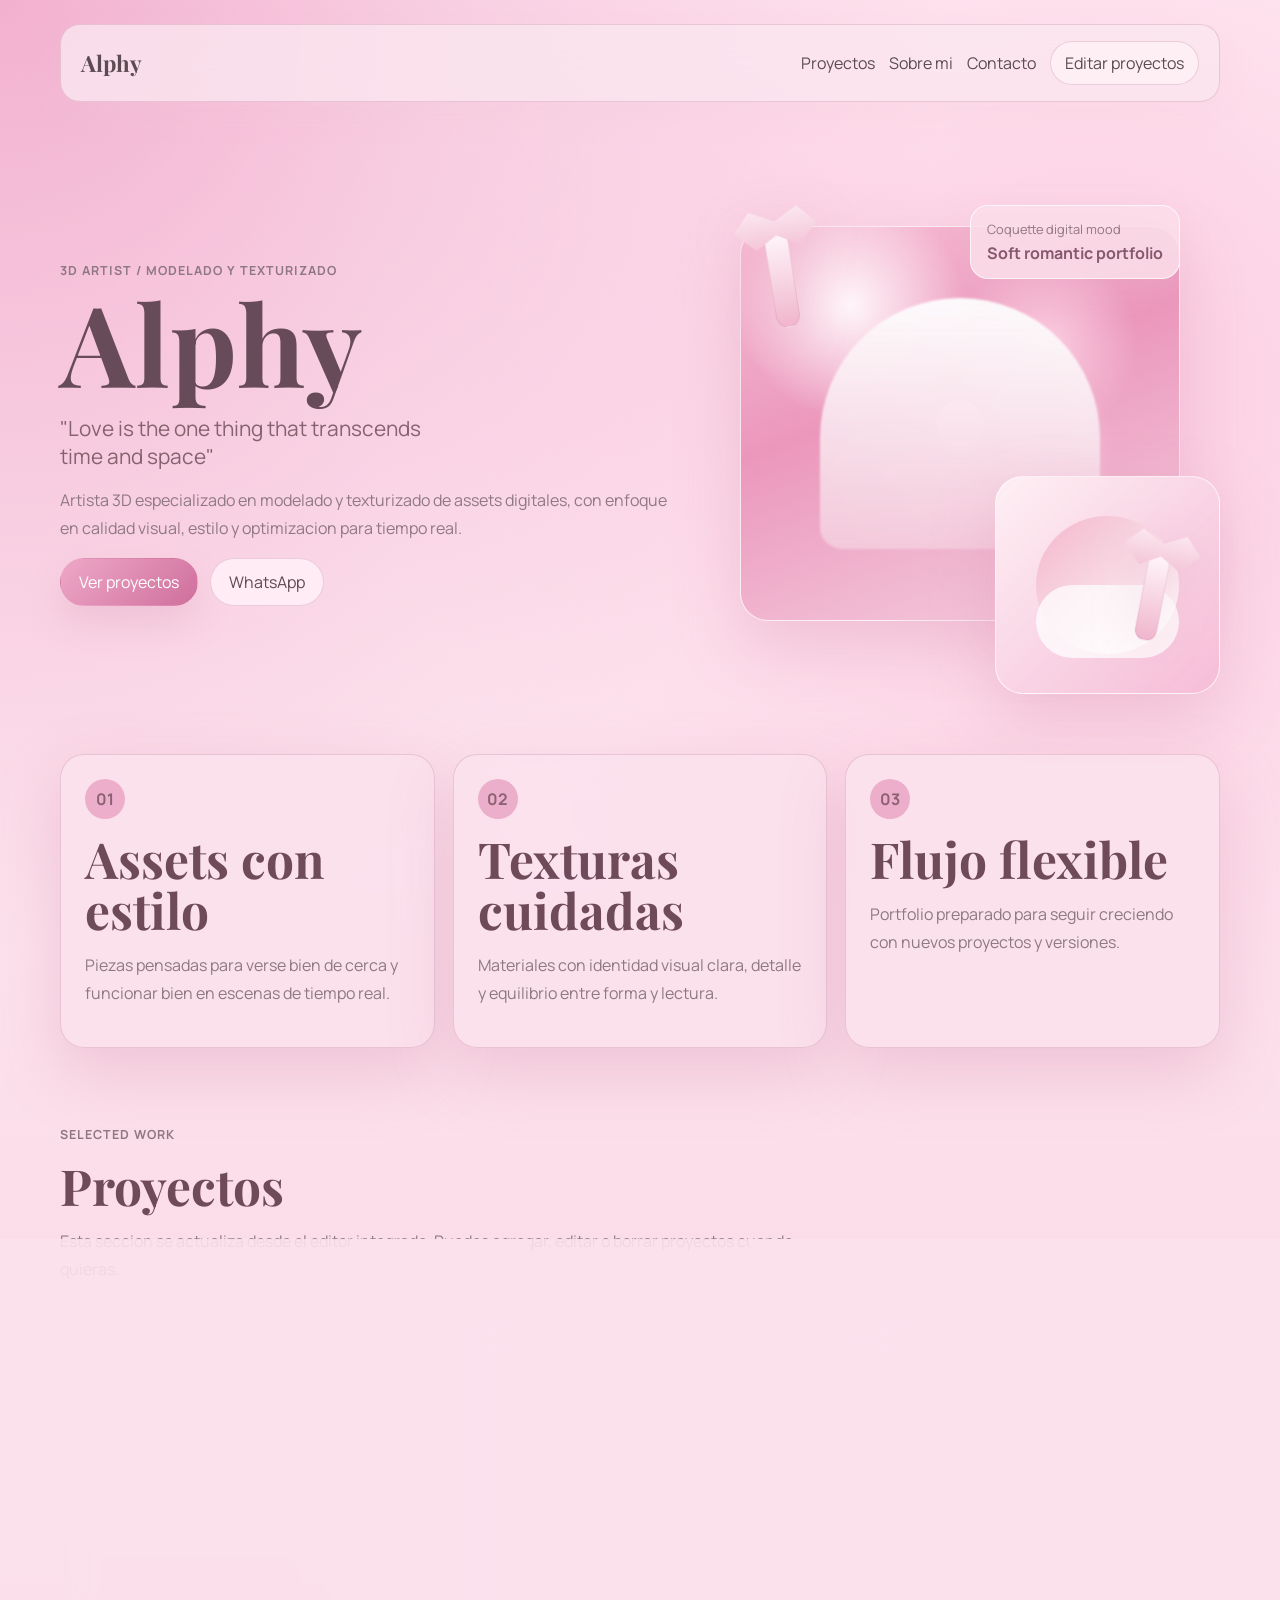
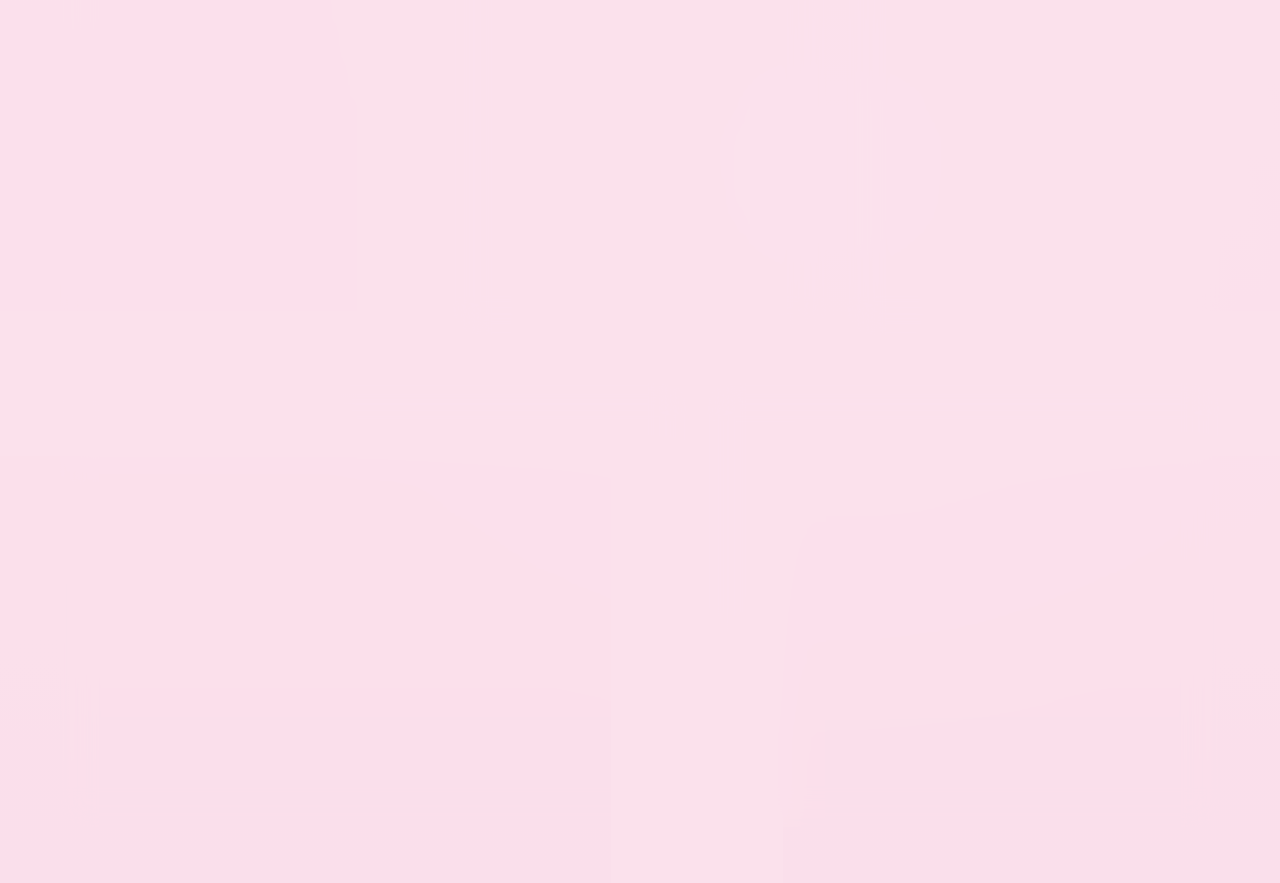
==== index.html @ 3a282186 "Add files via upload" ====
<!DOCTYPE html>
<html lang="es">
  <head>
    <meta charset="UTF-8" />
    <meta name="viewport" content="width=device-width, initial-scale=1.0" />
    <title>Alphy | Artista 3D</title>
    <meta
      name="description"
      content="Portfolio creativo de Alphy, artista 3D especializado en modelado y texturizado de assets digitales."
    />
    <link rel="preconnect" href="https://fonts.googleapis.com" />
    <link rel="preconnect" href="https://fonts.gstatic.com" crossorigin />
    <link
      href="https://fonts.googleapis.com/css2?family=Manrope:wght@400;500;600;700;800&family=Playfair+Display:wght@500;600;700;800&display=swap"
      rel="stylesheet"
    />
    <link rel="stylesheet" href="./styles.css" />
  </head>
  <body>
    <div class="page-shell">
      <header class="topbar">
        <a class="brand" href="#inicio">Alphy</a>
        <nav class="nav">
          <a href="#proyectos">Proyectos</a>
          <a href="#sobre-mi">Sobre mi</a>
          <a href="#contacto">Contacto</a>
          <button class="nav-button" type="button" data-open-editor>
            Editar proyectos
          </button>
        </nav>
      </header>

      <main>
        <section class="hero" id="inicio">
          <div class="hero-copy reveal">
            <p class="eyebrow">3D Artist / Modelado y Texturizado</p>
            <h1>Alphy</h1>
            <p class="hero-quote">
              "Love is the one thing that transcends time and space"
            </p>
            <p class="hero-description">
              Artista 3D especializado en modelado y texturizado de assets
              digitales, con enfoque en calidad visual, estilo y optimizacion
              para tiempo real.
            </p>
            <div class="hero-actions">
              <a class="button primary" href="#proyectos">Ver proyectos</a>
              <a
                class="button ghost"
                href="https://wa.me/524451614365"
                target="_blank"
                rel="noreferrer"
              >
                WhatsApp
              </a>
            </div>
          </div>

          <div class="hero-art reveal" aria-hidden="true">
            <div class="ribbon ribbon-left"></div>
            <div class="ribbon ribbon-right"></div>
            <div class="art-card art-large"></div>
            <div class="art-card art-small"></div>
            <div class="floating-note">
              <span>Coquette digital mood</span>
              <strong>Soft romantic portfolio</strong>
            </div>
          </div>
        </section>

        <section class="highlights reveal">
          <article>
            <span>01</span>
            <h2>Assets con estilo</h2>
            <p>
              Piezas pensadas para verse bien de cerca y funcionar bien en
              escenas de tiempo real.
            </p>
          </article>
          <article>
            <span>02</span>
            <h2>Texturas cuidadas</h2>
            <p>
              Materiales con identidad visual clara, detalle y equilibrio entre
              forma y lectura.
            </p>
          </article>
          <article>
            <span>03</span>
            <h2>Flujo flexible</h2>
            <p>
              Portfolio preparado para seguir creciendo con nuevos proyectos y
              versiones.
            </p>
          </article>
        </section>

        <section class="projects-section" id="proyectos">
          <div class="section-heading reveal">
            <p class="eyebrow">Selected Work</p>
            <h2>Proyectos</h2>
            <p>
              Esta seccion se actualiza desde el editor integrado. Puedes
              agregar, editar o borrar proyectos cuando quieras.
            </p>
          </div>
          <div class="projects-grid" id="projects-grid"></div>
        </section>

        <section class="about-contact">
          <article class="about-card reveal" id="sobre-mi">
            <p class="eyebrow">Sobre mi</p>
            <h2>Modelado con sensibilidad visual</h2>
            <p>
              Me enfoco en crear assets digitales con personalidad, cuidando la
              silueta, los materiales y la lectura final de cada pieza. Busco
              un balance entre estilo, detalle y optimizacion para que cada
              modelo conserve su impacto visual tambien en tiempo real.
            </p>
            <p>
              Mi trabajo mezcla una direccion artistica suave con decisiones
              tecnicas pensadas para produccion, presentacion y uso interactivo.
            </p>
          </article>

          <article class="contact-card reveal" id="contacto">
            <p class="eyebrow">Contacto</p>
            <h2>Hablemos de tu proximo proyecto</h2>
            <div class="contact-list">
              <a href="mailto:alphfemboy@gmail.com">alphfemboy@gmail.com</a>
              <a
                href="https://instagram.com/alfhfemboy"
                target="_blank"
                rel="noreferrer"
              >
                Instagram / @alfhfemboy
              </a>
              <a
                href="https://wa.me/524451614365"
                target="_blank"
                rel="noreferrer"
              >
                WhatsApp / 445 161 4365
              </a>
            </div>
            <p class="contact-note">
              Espanol principal, ingles basico para comunicacion simple.
            </p>
          </article>
        </section>
      </main>
    </div>

    <aside class="editor-drawer" id="editor-drawer" aria-hidden="true">
      <div class="drawer-backdrop" data-close-editor></div>
      <section class="drawer-panel" aria-label="Editor de proyectos">
        <div class="drawer-header">
          <div>
            <p class="eyebrow">Project Editor</p>
            <h2>Editar proyectos</h2>
          </div>
          <button class="icon-button" type="button" data-close-editor>
            Cerrar
          </button>
        </div>

        <form class="project-form" id="project-form">
          <input type="hidden" id="project-id" />
          <label>
            Nombre
            <input id="project-title" name="title" type="text" required />
          </label>
          <label>
            Descripcion
            <textarea
              id="project-description"
              name="description"
              rows="4"
              required
            ></textarea>
          </label>
          <label>
            Tags
            <input
              id="project-tags"
              name="tags"
              type="text"
              placeholder="Blender, Stylized, Real-time"
            />
          </label>
          <label>
            Link
            <input
              id="project-link"
              name="link"
              type="url"
              placeholder="https://..."
            />
          </label>
          <label>
            Imagen principal
            <input
              id="project-cover-image"
              name="coverImage"
              type="url"
              placeholder="https://... o ./images/proyecto.jpg"
            />
          </label>
          <label>
            Galeria de imagenes
            <textarea
              id="project-gallery"
              name="gallery"
              rows="4"
              placeholder="Una URL por linea"
            ></textarea>
          </label>
          <label>
            Color de tarjeta
            <input
              id="project-accent"
              name="accent"
              type="text"
              placeholder="#f7d7e4"
            />
          </label>

          <div class="form-actions">
            <button class="button primary" type="submit">Guardar</button>
            <button class="button ghost" type="button" id="reset-form">
              Nuevo
            </button>
          </div>
        </form>

        <div class="drawer-tools">
          <button class="button ghost" type="button" id="export-projects">
            Exportar JSON
          </button>
          <label class="button ghost upload-button" for="import-projects">
            Importar JSON
          </label>
          <input id="import-projects" type="file" accept=".json" hidden />
          <button class="button ghost" type="button" id="reset-projects">
            Restaurar ejemplo
          </button>
        </div>

        <p class="editor-note">
          El portfolio publico lee <code>projects.json</code>. Puedes editar
          aqui, exportar el JSON y luego reemplazar ese archivo en GitHub para
          publicar los cambios.
        </p>

        <div class="project-list" id="project-list"></div>
      </section>
    </aside>

    <template id="project-card-template">
      <article class="project-card reveal">
        <a class="project-visual project-open" href="#">
          <span class="project-badge">3D Asset</span>
        </a>
        <div class="project-content">
          <h3></h3>
          <p class="project-description"></p>
          <div class="project-tags"></div>
          <div class="project-links">
            <a class="project-link project-open" href="#">Abrir proyecto</a>
            <a class="project-link project-external" target="_blank" rel="noreferrer">
              Link externo
            </a>
          </div>
        </div>
      </article>
    </template>

    <template id="project-item-template">
      <article class="project-item">
        <div>
          <strong class="item-title"></strong>
          <p class="item-description"></p>
        </div>
        <div class="item-actions">
          <button type="button" class="text-button item-edit">Editar</button>
          <button type="button" class="text-button item-delete">Borrar</button>
        </div>
      </article>
    </template>

    <script src="./script.js"></script>
  </body>
</html>
---- styles.css ----
:root {
  --bg: #fde6f0;
  --bg-strong: #f8d3e2;
  --surface: rgba(251, 225, 237, 0.9);
  --surface-strong: #f4cddd;
  --border: rgba(182, 109, 142, 0.26);
  --text: #5b4b52;
  --text-soft: #8f7882;
  --accent: #f7cade;
  --accent-strong: #eea8c8;
  --accent-deep: #cf6f9c;
  --shadow: 0 24px 64px rgba(205, 116, 155, 0.26);
}

* {
  box-sizing: border-box;
}

html {
  scroll-behavior: smooth;
}

body {
  margin: 0;
  min-height: 100vh;
  background:
    radial-gradient(circle at top left, rgba(240, 166, 201, 0.86), transparent 34%),
    radial-gradient(circle at 85% 15%, rgba(252, 204, 225, 0.94), transparent 30%),
    radial-gradient(circle at 65% 72%, rgba(255, 236, 243, 0.7), transparent 28%),
    linear-gradient(180deg, #fff0f6 0%, #fbdde9 50%, #f6ccde 100%);
  color: var(--text);
  font-family: "Manrope", sans-serif;
}

body.editor-open {
  overflow: hidden;
}

a {
  color: inherit;
  text-decoration: none;
}

button,
input,
textarea {
  font: inherit;
}

.page-shell {
  width: min(1160px, calc(100% - 32px));
  margin: 0 auto;
  padding: 24px 0 56px;
}

.topbar {
  position: sticky;
  top: 16px;
  z-index: 10;
  display: flex;
  justify-content: space-between;
  align-items: center;
  gap: 24px;
  padding: 16px 20px;
  border: 1px solid var(--border);
  border-radius: 20px;
  background: rgba(251, 231, 239, 0.8);
  backdrop-filter: blur(18px);
  box-shadow: 0 12px 32px rgba(241, 197, 214, 0.16);
}

.brand,
.hero h1,
.section-heading h2,
.about-card h2,
.contact-card h2,
.drawer-header h2,
.project-card h3,
.highlights h2 {
  font-family: "Playfair Display", serif;
}

.brand {
  font-size: 1.4rem;
  font-weight: 700;
}

.nav {
  display: flex;
  align-items: center;
  gap: 14px;
  flex-wrap: wrap;
}

.nav a,
.nav-button,
.text-button,
.icon-button {
  color: var(--text);
  background: transparent;
  border: 0;
  cursor: pointer;
}

.nav-button,
.icon-button {
  padding: 10px 14px;
  border-radius: 999px;
  border: 1px solid var(--border);
  background: rgba(253, 239, 245, 0.92);
}

.hero {
  display: grid;
  grid-template-columns: minmax(0, 1.1fr) minmax(300px, 0.9fr);
  gap: 48px;
  align-items: center;
  padding: 72px 0 48px;
}

.eyebrow {
  margin: 0 0 10px;
  color: var(--text-soft);
  text-transform: uppercase;
  letter-spacing: 0.08em;
  font-size: 0.78rem;
  font-weight: 700;
}

.hero h1 {
  margin: 0;
  font-size: clamp(3.7rem, 10vw, 7rem);
  line-height: 0.95;
  color: #684b59;
}

.hero-quote {
  margin: 18px 0 12px;
  max-width: 28ch;
  font-size: 1.3rem;
  line-height: 1.35;
  color: #86626f;
}

.hero-description,
.section-heading p,
.about-card p,
.contact-card p,
.highlights p,
.project-description,
.item-description {
  line-height: 1.75;
  color: var(--text-soft);
}

.hero-actions,
.form-actions,
.drawer-tools {
  display: flex;
  flex-wrap: wrap;
  gap: 12px;
}

.button {
  display: inline-flex;
  align-items: center;
  justify-content: center;
  min-height: 48px;
  padding: 0 18px;
  border-radius: 999px;
  border: 1px solid transparent;
  transition: transform 180ms ease, box-shadow 180ms ease, border-color 180ms ease,
    background 180ms ease;
}

.button:hover,
.nav-button:hover,
.icon-button:hover,
.text-button:hover {
  transform: translateY(-1px);
}

.button.primary {
  background: linear-gradient(135deg, var(--accent-strong), var(--accent-deep));
  color: #ffffff;
  box-shadow: 0 18px 32px rgba(220, 150, 180, 0.28);
}

.button.ghost,
.upload-button {
  border-color: var(--border);
  background: rgba(255, 239, 246, 0.88);
}

.hero-art {
  position: relative;
  min-height: 520px;
}

.ribbon {
  position: absolute;
  z-index: 2;
  width: 108px;
  height: 138px;
  filter: drop-shadow(0 12px 24px rgba(205, 116, 155, 0.18));
}

.ribbon::before,
.ribbon::after {
  content: "";
  position: absolute;
  background: linear-gradient(180deg, #fff6fa 0%, #f0b5cc 100%);
  border: 1px solid rgba(194, 122, 152, 0.22);
}

.ribbon::before {
  inset: 42px 42px 0;
  border-radius: 999px;
}

.ribbon::after {
  top: 0;
  left: 0;
  width: 108px;
  height: 76px;
  border-radius: 999px;
  clip-path: polygon(12% 48%, 28% 24%, 50% 40%, 72% 24%, 88% 48%, 70% 74%, 50% 58%, 30% 74%);
}

.ribbon-left {
  top: 3%;
  left: 1%;
  transform: rotate(-9deg);
}

.ribbon-right {
  right: 2%;
  bottom: 9%;
  transform: rotate(11deg) scale(0.92);
}

.art-card {
  position: absolute;
  border-radius: 28px;
  border: 1px solid rgba(255, 255, 255, 0.7);
  box-shadow: var(--shadow);
  overflow: hidden;
}

.art-card::before,
.art-card::after {
  content: "";
  position: absolute;
  inset: 0;
}

.art-large {
  inset: 10% 8% 14% 4%;
  background:
    radial-gradient(circle at 25% 20%, rgba(255, 248, 251, 0.97), transparent 25%),
    radial-gradient(circle at 70% 30%, rgba(255, 221, 234, 0.78), transparent 22%),
    linear-gradient(160deg, #f7bfd5 0%, #eb97bc 42%, #f5d0e0 100%);
}

.art-small {
  width: 45%;
  height: 42%;
  right: 0;
  bottom: 0;
  background:
    linear-gradient(135deg, rgba(255, 245, 248, 0.95), rgba(246, 187, 214, 0.84)),
    linear-gradient(135deg, #e892b8, #f7cadf);
}

.art-large::before {
  background:
    radial-gradient(circle at center, rgba(255, 255, 255, 0.9) 0 8%, transparent 8% 100%),
    radial-gradient(circle at 34% 62%, rgba(255, 255, 255, 0.64), transparent 18%),
    radial-gradient(circle at 64% 56%, rgba(226, 156, 187, 0.76), transparent 26%);
  mix-blend-mode: screen;
}

.art-large::after {
  inset: 18%;
  border-radius: 999px 999px 60% 60%;
  background:
    linear-gradient(180deg, rgba(255, 255, 255, 0.92), rgba(244, 194, 215, 0.76)),
    linear-gradient(120deg, #f2d4df, #fdf7fa);
  filter: blur(1px);
  opacity: 0.98;
}

.art-small::before {
  inset: 18%;
  border-radius: 50%;
  background: linear-gradient(135deg, #f3b6cb, #ffffff);
}

.art-small::after {
  inset: auto 18% 16% 18%;
  height: 34%;
  border-radius: 999px;
  background: rgba(255, 255, 255, 0.74);
}

.floating-note {
  position: absolute;
  top: 6%;
  right: 8%;
  display: grid;
  gap: 4px;
  padding: 14px 16px;
  border-radius: 18px;
  background: rgba(251, 221, 233, 0.88);
  border: 1px solid rgba(255, 255, 255, 0.7);
  box-shadow: 0 12px 32px rgba(229, 180, 201, 0.18);
}

.floating-note span {
  font-size: 0.8rem;
  color: var(--text-soft);
}

.floating-note strong {
  color: #86586d;
}

.highlights {
  display: grid;
  grid-template-columns: repeat(3, minmax(0, 1fr));
  gap: 18px;
  margin: 12px 0 56px;
}

.highlights article,
.about-card,
.contact-card,
.project-card,
.drawer-panel {
  border: 1px solid var(--border);
  background: var(--surface);
  box-shadow: var(--shadow);
  backdrop-filter: blur(16px);
}

.highlights article,
.about-card,
.contact-card {
  border-radius: 24px;
  padding: 24px;
}

.highlights span {
  display: inline-flex;
  align-items: center;
  justify-content: center;
  width: 40px;
  height: 40px;
  border-radius: 50%;
  background: rgba(231, 156, 190, 0.72);
  color: #8c6172;
  font-weight: 700;
}

.highlights h2,
.section-heading h2,
.about-card h2,
.contact-card h2,
.drawer-header h2 {
  margin: 14px 0 10px;
  font-size: clamp(2rem, 4vw, 3.1rem);
  line-height: 1.03;
  color: #6f4b59;
}

.projects-section {
  padding: 20px 0 48px;
}

.section-heading {
  max-width: 760px;
  margin-bottom: 28px;
}

.projects-grid {
  display: grid;
  grid-template-columns: repeat(3, minmax(0, 1fr));
  gap: 20px;
}

.project-card {
  display: grid;
  min-height: 460px;
  border-radius: 28px;
  overflow: hidden;
}

.project-visual {
  position: relative;
  display: block;
  min-height: 250px;
  padding: 18px;
  background: linear-gradient(160deg, rgba(255, 255, 255, 0.22), rgba(255, 255, 255, 0));
  background-repeat: no-repeat;
}

.project-visual::before,
.project-visual::after {
  content: "";
  position: absolute;
  border-radius: 50%;
  background: rgba(255, 255, 255, 0.55);
}

.project-visual::before {
  width: 140px;
  height: 140px;
  top: 18%;
  left: 14%;
}

.project-visual::after {
  width: 84px;
  height: 84px;
  right: 12%;
  bottom: 16%;
}

.project-badge {
  position: relative;
  z-index: 1;
  display: inline-flex;
  padding: 10px 12px;
  border-radius: 999px;
  background: rgba(255, 255, 255, 0.75);
  font-size: 0.78rem;
  text-transform: uppercase;
  letter-spacing: 0.06em;
  color: #805b69;
}

.project-content {
  display: grid;
  align-content: start;
  gap: 14px;
  padding: 24px;
  background: rgba(252, 226, 237, 0.82);
}

.project-card h3 {
  margin: 0;
  font-size: 1.8rem;
  color: #704c5d;
}

.project-tags {
  display: flex;
  flex-wrap: wrap;
  gap: 8px;
}

.project-tags span {
  padding: 8px 10px;
  border-radius: 999px;
  background: rgba(255, 243, 248, 0.9);
  border: 1px solid rgba(155, 111, 131, 0.12);
  color: #835f6e;
  font-size: 0.84rem;
}

.project-link {
  width: fit-content;
  margin-top: 4px;
  color: #8c5671;
  font-weight: 700;
}

.project-links {
  display: flex;
  flex-wrap: wrap;
  gap: 14px;
}

.about-contact {
  display: grid;
  grid-template-columns: minmax(0, 1.1fr) minmax(300px, 0.9fr);
  gap: 20px;
}

.project-shell {
  min-height: 100vh;
}

.project-detail {
  padding: 56px 0 24px;
}

.project-detail-hero {
  display: grid;
  grid-template-columns: minmax(0, 0.9fr) minmax(320px, 1.1fr);
  gap: 24px;
  align-items: stretch;
}

.project-detail-description {
  max-width: 60ch;
  line-height: 1.8;
  color: var(--text-soft);
}

.project-detail-cover {
  min-height: 520px;
  border-radius: 32px;
  overflow: hidden;
  border: 1px solid var(--border);
  background: rgba(255, 238, 244, 0.8);
  box-shadow: var(--shadow);
}

.project-detail-cover img,
.gallery-item img {
  display: block;
  width: 100%;
  height: 100%;
  object-fit: cover;
}

.project-detail-cover-fallback {
  position: relative;
}

.project-detail-cover-fallback::before,
.project-detail-cover-fallback::after {
  content: "";
  position: absolute;
  border-radius: 50%;
  background: rgba(255, 255, 255, 0.45);
}

.project-detail-cover-fallback::before {
  width: 180px;
  height: 180px;
  top: 16%;
  left: 14%;
}

.project-detail-cover-fallback::after {
  width: 120px;
  height: 120px;
  right: 14%;
  bottom: 18%;
}

.project-gallery-section {
  margin-top: 42px;
}

.project-gallery-grid {
  display: grid;
  grid-template-columns: repeat(2, minmax(0, 1fr));
  gap: 18px;
}

.gallery-item {
  min-height: 320px;
  overflow: hidden;
  border-radius: 28px;
  border: 1px solid var(--border);
  background: rgba(255, 241, 246, 0.86);
  box-shadow: var(--shadow);
}

.gallery-placeholder {
  display: flex;
  align-items: center;
  justify-content: center;
  padding: 32px;
  text-align: center;
  color: var(--text-soft);
  line-height: 1.7;
}

.contact-list {
  display: grid;
  gap: 14px;
  margin: 22px 0;
}

.contact-list a {
  padding: 14px 16px;
  border-radius: 18px;
  background: rgba(251, 223, 235, 0.86);
  border: 1px solid rgba(170, 122, 142, 0.16);
}

.contact-note {
  margin: 0;
}

.editor-drawer {
  position: fixed;
  inset: 0;
  display: grid;
  grid-template-columns: minmax(0, 1fr) min(540px, 100%);
  opacity: 0;
  pointer-events: none;
  transition: opacity 180ms ease;
}

.editor-drawer.is-open {
  opacity: 1;
  pointer-events: auto;
}

.drawer-backdrop {
  background: rgba(108, 76, 90, 0.22);
  backdrop-filter: blur(4px);
}

.drawer-panel {
  height: 100%;
  padding: 24px;
  overflow-y: auto;
  background: rgba(248, 214, 228, 0.96);
  border-radius: 30px 0 0 30px;
}

.drawer-header {
  display: flex;
  justify-content: space-between;
  align-items: start;
  gap: 16px;
  margin-bottom: 20px;
}

.project-form {
  display: grid;
  gap: 14px;
}

.project-form label {
  display: grid;
  gap: 8px;
  font-weight: 600;
  color: #725664;
}

.project-form input,
.project-form textarea {
  width: 100%;
  padding: 14px 16px;
  border-radius: 18px;
  border: 1px solid rgba(171, 111, 137, 0.18);
  background: rgba(255, 238, 244, 0.84);
  color: var(--text);
}

.drawer-tools {
  margin: 18px 0 22px;
}

.editor-note {
  margin: 0 0 18px;
  padding: 14px 16px;
  border-radius: 18px;
  border: 1px solid rgba(171, 111, 137, 0.16);
  background: rgba(255, 238, 244, 0.74);
  color: #7d6170;
  line-height: 1.65;
}

.editor-note code {
  font-family: inherit;
  font-weight: 700;
  color: #8b5671;
}

.project-list {
  display: grid;
  gap: 12px;
}

.project-item {
  display: flex;
  justify-content: space-between;
  gap: 16px;
  padding: 16px;
  border-radius: 20px;
  background: rgba(251, 223, 235, 0.88);
  border: 1px solid rgba(171, 111, 137, 0.12);
}

.project-item p {
  margin: 8px 0 0;
}

.item-actions {
  display: flex;
  gap: 10px;
  align-items: start;
}

.text-button {
  padding: 6px 0;
  font-weight: 700;
  color: #965f79;
}

.reveal {
  opacity: 0;
  transform: translateY(24px);
  transition: opacity 500ms ease, transform 500ms ease;
}

.reveal.is-visible {
  opacity: 1;
  transform: translateY(0);
}

@media (max-width: 980px) {
  .hero,
  .about-contact,
  .project-detail-hero,
  .projects-grid,
  .highlights,
  .project-gallery-grid {
    grid-template-columns: 1fr;
  }

  .hero {
    padding-top: 44px;
  }

  .hero-art {
    min-height: 420px;
  }
}

@media (max-width: 720px) {
  .page-shell {
    width: min(100% - 20px, 1160px);
    padding-top: 12px;
  }

  .topbar {
    position: static;
    padding: 16px;
  }

  .nav {
    gap: 10px;
  }

  .hero h1 {
    font-size: clamp(3.2rem, 18vw, 5rem);
  }

  .hero-quote {
    font-size: 1.1rem;
  }

  .drawer-panel {
    border-radius: 24px 24px 0 0;
  }

  .editor-drawer {
    grid-template-columns: 1fr;
    grid-template-rows: 1fr auto;
  }

  .drawer-backdrop {
    grid-row: 1 / -1;
  }
}
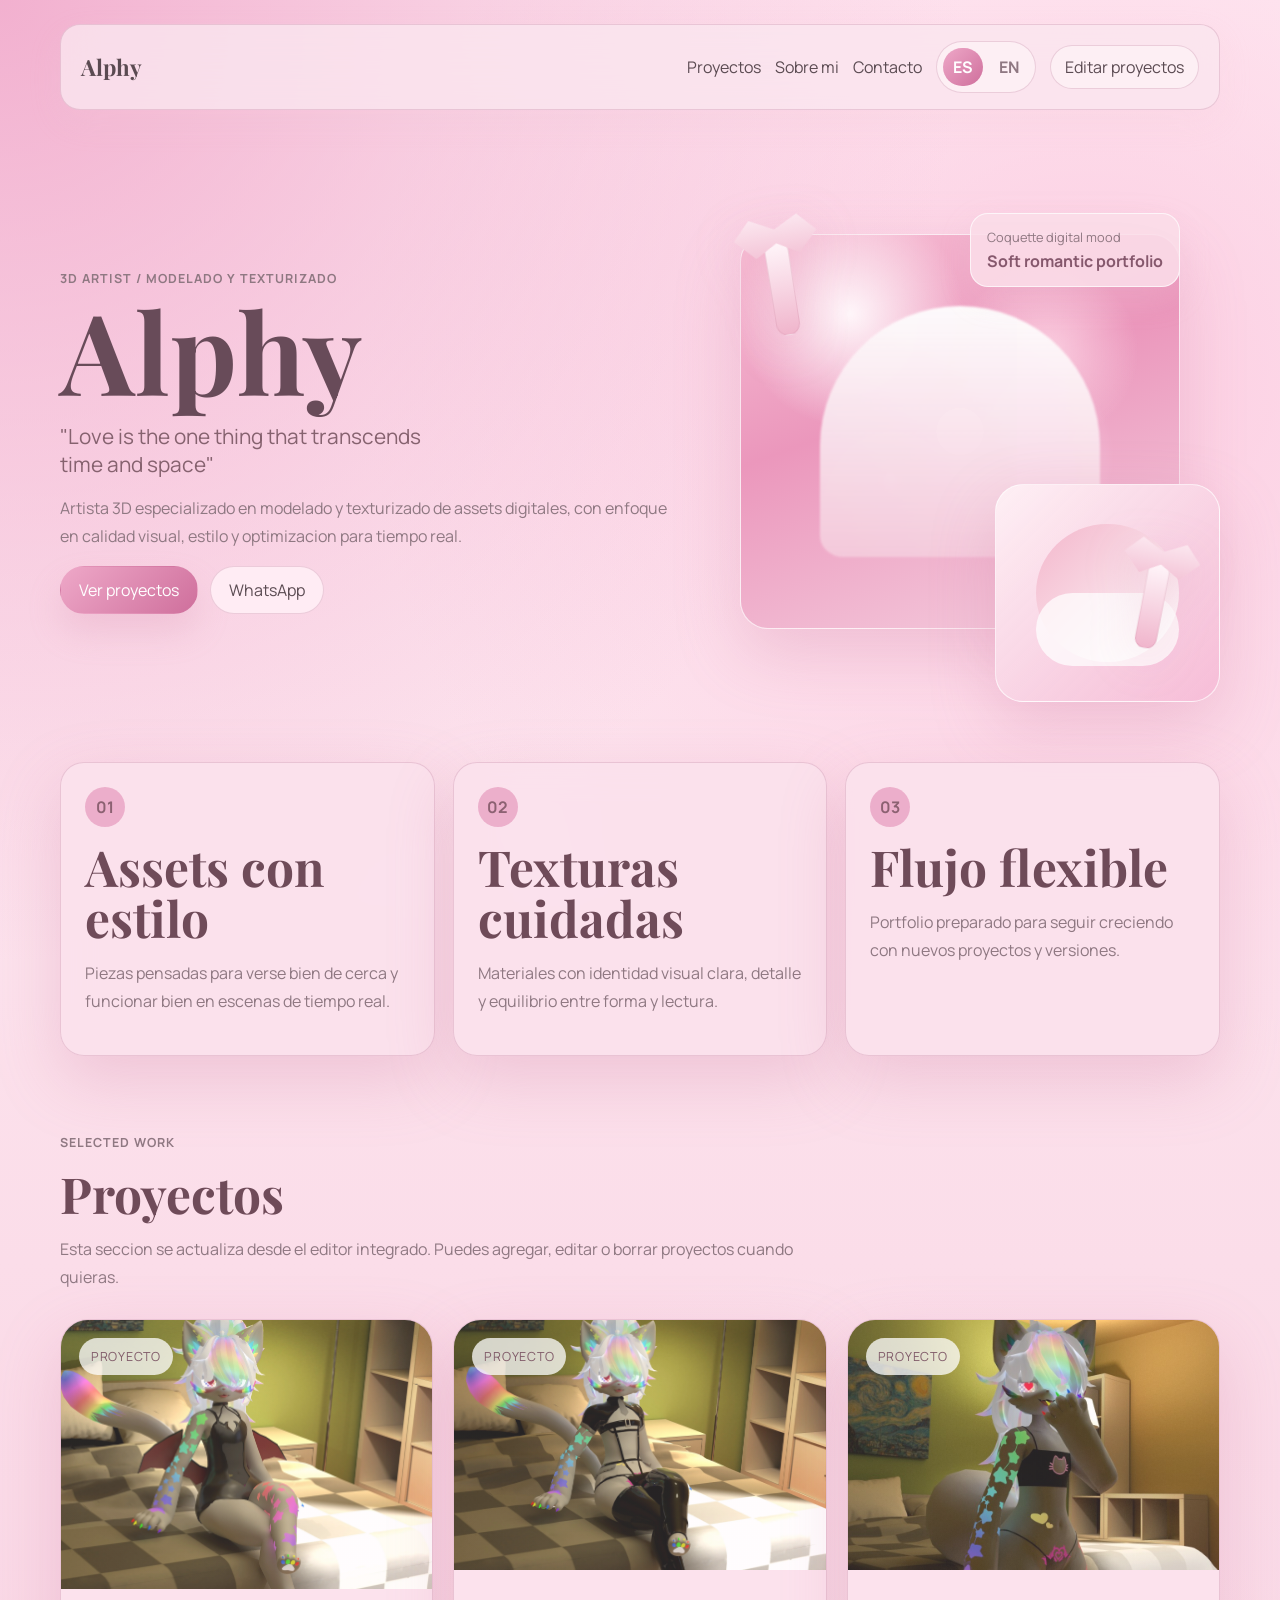
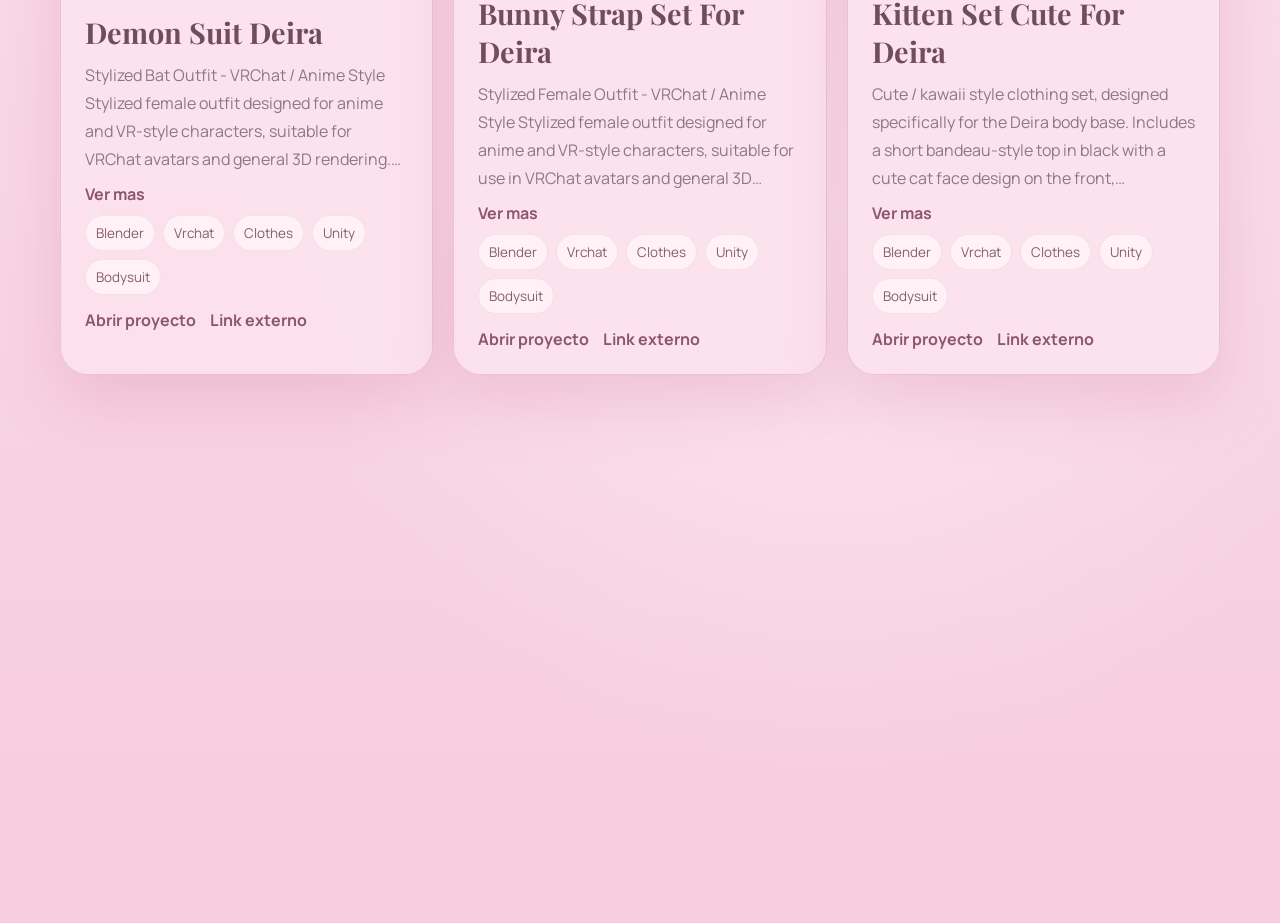
==== commit e007cce6: "Add files via upload" ====
--- a/index.html
+++ b/index.html
@@ -21,11 +21,15 @@
       <header class="topbar">
         <a class="brand" href="#inicio">Alphy</a>
         <nav class="nav">
-          <a href="#proyectos">Proyectos</a>
-          <a href="#sobre-mi">Sobre mi</a>
-          <a href="#contacto">Contacto</a>
+          <a href="#proyectos" data-i18n="nav.projects">Proyectos</a>
+          <a href="#sobre-mi" data-i18n="nav.about">Sobre mi</a>
+          <a href="#contacto" data-i18n="nav.contact">Contacto</a>
+          <button class="lang-toggle" type="button" id="lang-toggle" aria-label="Cambiar idioma">
+            <span data-lang-option="es">ES</span>
+            <span data-lang-option="en">EN</span>
+          </button>
           <button class="nav-button" type="button" data-open-editor>
-            Editar proyectos
+            <span data-i18n="nav.edit">Editar proyectos</span>
           </button>
         </nav>
       </header>
@@ -33,18 +37,18 @@
       <main>
         <section class="hero" id="inicio">
           <div class="hero-copy reveal">
-            <p class="eyebrow">3D Artist / Modelado y Texturizado</p>
+            <p class="eyebrow" data-i18n="hero.eyebrow">3D Artist / Modelado y Texturizado</p>
             <h1>Alphy</h1>
             <p class="hero-quote">
               "Love is the one thing that transcends time and space"
             </p>
-            <p class="hero-description">
+            <p class="hero-description" data-i18n="hero.description">
               Artista 3D especializado en modelado y texturizado de assets
               digitales, con enfoque en calidad visual, estilo y optimizacion
               para tiempo real.
             </p>
             <div class="hero-actions">
-              <a class="button primary" href="#proyectos">Ver proyectos</a>
+              <a class="button primary" href="#proyectos" data-i18n="hero.cta">Ver proyectos</a>
               <a
                 class="button ghost"
                 href="https://wa.me/524451614365"
@@ -62,8 +66,8 @@
             <div class="art-card art-large"></div>
             <div class="art-card art-small"></div>
             <div class="floating-note">
-              <span>Coquette digital mood</span>
-              <strong>Soft romantic portfolio</strong>
+              <span data-i18n="hero.noteTop">Coquette digital mood</span>
+              <strong data-i18n="hero.noteBottom">Soft romantic portfolio</strong>
             </div>
           </div>
         </section>
@@ -71,24 +75,24 @@
         <section class="highlights reveal">
           <article>
             <span>01</span>
-            <h2>Assets con estilo</h2>
-            <p>
+            <h2 data-i18n="highlight.oneTitle">Assets con estilo</h2>
+            <p data-i18n="highlight.oneBody">
               Piezas pensadas para verse bien de cerca y funcionar bien en
               escenas de tiempo real.
             </p>
           </article>
           <article>
             <span>02</span>
-            <h2>Texturas cuidadas</h2>
-            <p>
+            <h2 data-i18n="highlight.twoTitle">Texturas cuidadas</h2>
+            <p data-i18n="highlight.twoBody">
               Materiales con identidad visual clara, detalle y equilibrio entre
               forma y lectura.
             </p>
           </article>
           <article>
             <span>03</span>
-            <h2>Flujo flexible</h2>
-            <p>
+            <h2 data-i18n="highlight.threeTitle">Flujo flexible</h2>
+            <p data-i18n="highlight.threeBody">
               Portfolio preparado para seguir creciendo con nuevos proyectos y
               versiones.
             </p>
@@ -97,9 +101,9 @@
 
         <section class="projects-section" id="proyectos">
           <div class="section-heading reveal">
-            <p class="eyebrow">Selected Work</p>
-            <h2>Proyectos</h2>
-            <p>
+            <p class="eyebrow" data-i18n="projects.eyebrow">Selected Work</p>
+            <h2 data-i18n="projects.title">Proyectos</h2>
+            <p data-i18n="projects.body">
               Esta seccion se actualiza desde el editor integrado. Puedes
               agregar, editar o borrar proyectos cuando quieras.
             </p>
@@ -109,23 +113,23 @@
 
         <section class="about-contact">
           <article class="about-card reveal" id="sobre-mi">
-            <p class="eyebrow">Sobre mi</p>
-            <h2>Modelado con sensibilidad visual</h2>
-            <p>
+            <p class="eyebrow" data-i18n="about.eyebrow">Sobre mi</p>
+            <h2 data-i18n="about.title">Modelado con sensibilidad visual</h2>
+            <p data-i18n="about.bodyOne">
               Me enfoco en crear assets digitales con personalidad, cuidando la
               silueta, los materiales y la lectura final de cada pieza. Busco
               un balance entre estilo, detalle y optimizacion para que cada
               modelo conserve su impacto visual tambien en tiempo real.
             </p>
-            <p>
+            <p data-i18n="about.bodyTwo">
               Mi trabajo mezcla una direccion artistica suave con decisiones
               tecnicas pensadas para produccion, presentacion y uso interactivo.
             </p>
           </article>
 
           <article class="contact-card reveal" id="contacto">
-            <p class="eyebrow">Contacto</p>
-            <h2>Hablemos de tu proximo proyecto</h2>
+            <p class="eyebrow" data-i18n="contact.eyebrow">Contacto</p>
+            <h2 data-i18n="contact.title">Hablemos de tu proximo proyecto</h2>
             <div class="contact-list">
               <a href="mailto:alphfemboy@gmail.com">alphfemboy@gmail.com</a>
               <a
@@ -143,7 +147,7 @@
                 WhatsApp / 445 161 4365
               </a>
             </div>
-            <p class="contact-note">
+            <p class="contact-note" data-i18n="contact.note">
               Espanol principal, ingles basico para comunicacion simple.
             </p>
           </article>
@@ -156,11 +160,11 @@
       <section class="drawer-panel" aria-label="Editor de proyectos">
         <div class="drawer-header">
           <div>
-            <p class="eyebrow">Project Editor</p>
-            <h2>Editar proyectos</h2>
+            <p class="eyebrow" data-i18n="editor.eyebrow">Project Editor</p>
+            <h2 data-i18n="editor.title">Editar proyectos</h2>
           </div>
           <button class="icon-button" type="button" data-close-editor>
-            Cerrar
+            <span data-i18n="editor.close">Cerrar</span>
           </button>
         </div>
 
@@ -189,6 +193,15 @@
             />
           </label>
           <label>
+            Categoria
+            <input
+              id="project-category"
+              name="category"
+              type="text"
+              placeholder="Outfit, VRChat, Character, Prop..."
+            />
+          </label>
+          <label>
             Link
             <input
               id="project-link"
@@ -263,7 +276,8 @@
         </a>
         <div class="project-content">
           <h3></h3>
-          <p class="project-description"></p>
+          <p class="project-description is-collapsed"></p>
+          <button class="project-toggle" type="button">Ver mas</button>
           <div class="project-tags"></div>
           <div class="project-links">
             <a class="project-link project-open" href="#">Abrir proyecto</a>
@@ -282,6 +296,8 @@
           <p class="item-description"></p>
         </div>
         <div class="item-actions">
+          <button type="button" class="text-button item-up">Subir</button>
+          <button type="button" class="text-button item-down">Bajar</button>
           <button type="button" class="text-button item-edit">Editar</button>
           <button type="button" class="text-button item-delete">Borrar</button>
         </div>
--- a/styles.css
+++ b/styles.css
@@ -92,6 +92,30 @@
   flex-wrap: wrap;
 }
 
+.lang-toggle {
+  display: inline-flex;
+  align-items: center;
+  gap: 6px;
+  padding: 6px;
+  border-radius: 999px;
+  border: 1px solid var(--border);
+  background: rgba(253, 239, 245, 0.92);
+  cursor: pointer;
+}
+
+.lang-toggle span {
+  min-width: 36px;
+  padding: 8px 10px;
+  border-radius: 999px;
+  font-weight: 700;
+  color: var(--text-soft);
+}
+
+.lang-toggle span.is-active {
+  background: linear-gradient(135deg, var(--accent-strong), var(--accent-deep));
+  color: #ffffff;
+}
+
 .nav a,
 .nav-button,
 .text-button,
@@ -395,35 +419,35 @@
   overflow: hidden;
 }
 
+.project-empty {
+  padding: 32px;
+  border-radius: 28px;
+  border: 1px solid var(--border);
+  background: rgba(250, 225, 236, 0.82);
+  box-shadow: var(--shadow);
+}
+
+.project-empty h3 {
+  margin: 10px 0 8px;
+  font-family: "Playfair Display", serif;
+  font-size: 2rem;
+  color: #704c5d;
+}
+
+.project-empty p:last-child {
+  margin-bottom: 0;
+  line-height: 1.75;
+  color: var(--text-soft);
+}
+
 .project-visual {
   position: relative;
   display: block;
   min-height: 250px;
   padding: 18px;
-  background: linear-gradient(160deg, rgba(255, 255, 255, 0.22), rgba(255, 255, 255, 0));
+  background: linear-gradient(160deg, rgba(255, 255, 255, 0.08), rgba(255, 255, 255, 0));
   background-repeat: no-repeat;
-}
-
-.project-visual::before,
-.project-visual::after {
-  content: "";
-  position: absolute;
-  border-radius: 50%;
-  background: rgba(255, 255, 255, 0.55);
-}
-
-.project-visual::before {
-  width: 140px;
-  height: 140px;
-  top: 18%;
-  left: 14%;
-}
-
-.project-visual::after {
-  width: 84px;
-  height: 84px;
-  right: 12%;
-  bottom: 16%;
+  overflow: hidden;
 }
 
 .project-badge {
@@ -442,7 +466,7 @@
 .project-content {
   display: grid;
   align-content: start;
-  gap: 14px;
+  gap: 10px;
   padding: 24px;
   background: rgba(252, 226, 237, 0.82);
 }
@@ -481,6 +505,39 @@
   gap: 14px;
 }
 
+.project-description,
+.project-detail-description {
+  margin: 0;
+  overflow: hidden;
+  transition: max-height 220ms ease;
+}
+
+.project-description.is-collapsed {
+  display: -webkit-box;
+  -webkit-line-clamp: 4;
+  -webkit-box-orient: vertical;
+}
+
+.project-detail-description.is-collapsed {
+  display: -webkit-box;
+  -webkit-line-clamp: 8;
+  -webkit-box-orient: vertical;
+}
+
+.project-toggle {
+  width: fit-content;
+  padding: 0;
+  border: 0;
+  background: transparent;
+  color: #8c5671;
+  font-weight: 700;
+  cursor: pointer;
+}
+
+.project-toggle[hidden] {
+  display: none;
+}
+
 .about-contact {
   display: grid;
   grid-template-columns: minmax(0, 1.1fr) minmax(300px, 0.9fr);
@@ -506,6 +563,12 @@
   max-width: 60ch;
   line-height: 1.8;
   color: var(--text-soft);
+}
+
+.project-detail-text {
+  display: grid;
+  gap: 10px;
+  margin-bottom: 8px;
 }
 
 .project-detail-cover {
@@ -526,29 +589,7 @@
 }
 
 .project-detail-cover-fallback {
-  position: relative;
-}
-
-.project-detail-cover-fallback::before,
-.project-detail-cover-fallback::after {
-  content: "";
-  position: absolute;
-  border-radius: 50%;
-  background: rgba(255, 255, 255, 0.45);
-}
-
-.project-detail-cover-fallback::before {
-  width: 180px;
-  height: 180px;
-  top: 16%;
-  left: 14%;
-}
-
-.project-detail-cover-fallback::after {
-  width: 120px;
-  height: 120px;
-  right: 14%;
-  bottom: 18%;
+  background-image: linear-gradient(160deg, rgba(255, 255, 255, 0.12), rgba(255, 255, 255, 0));
 }
 
 .project-gallery-section {
@@ -696,6 +737,7 @@
 
 .item-actions {
   display: flex;
+  flex-wrap: wrap;
   gap: 10px;
   align-items: start;
 }
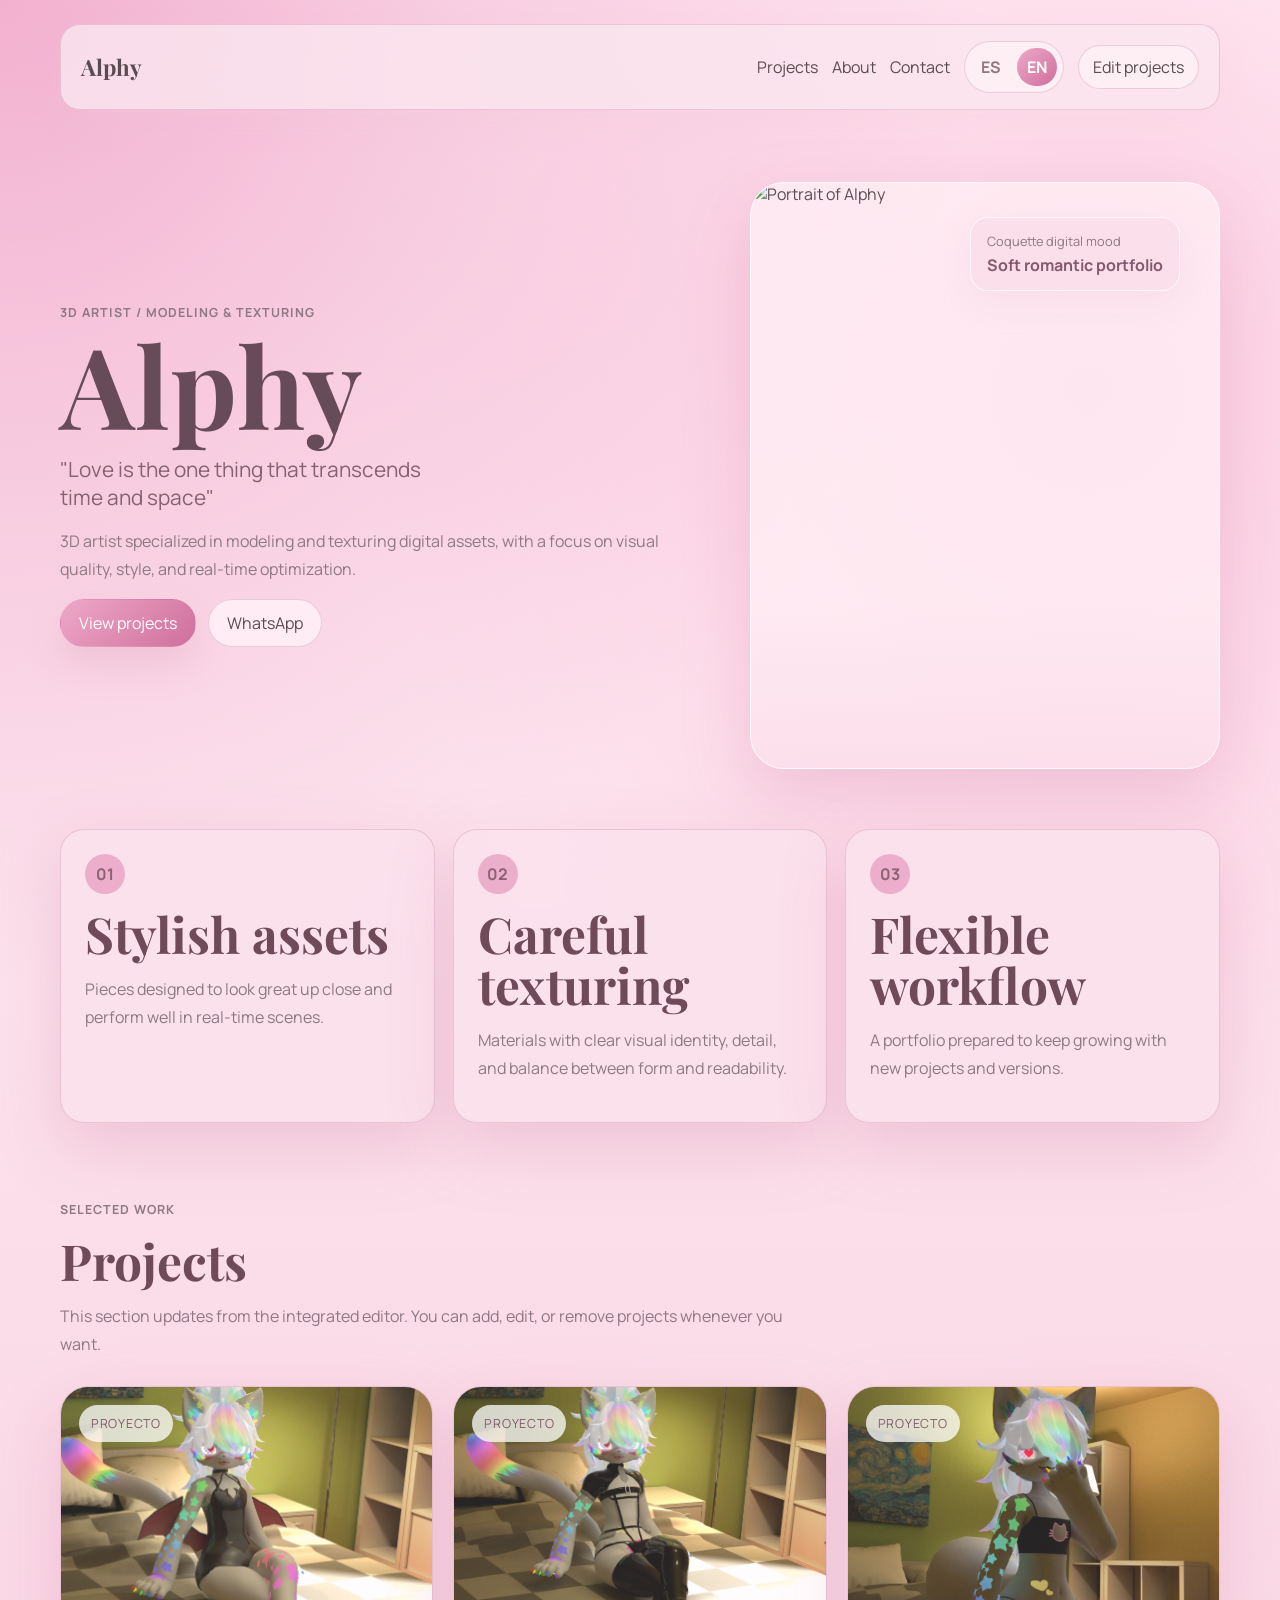
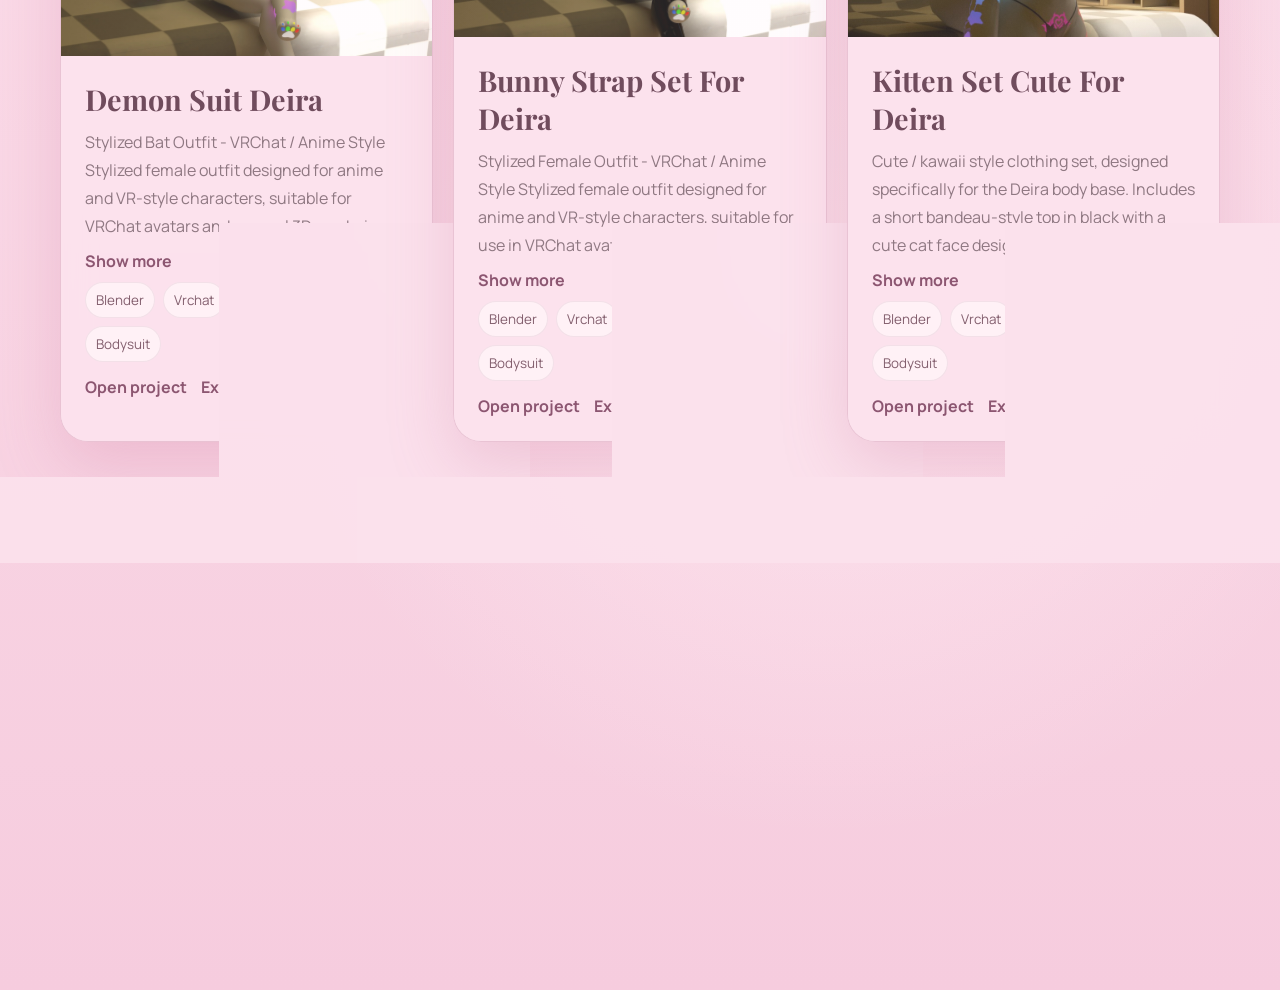
==== commit 9203448a: "Add files via upload" ====
--- a/index.html
+++ b/index.html
@@ -1,5 +1,5 @@
 <!DOCTYPE html>
-<html lang="es">
+<html lang="en">
   <head>
     <meta charset="UTF-8" />
     <meta name="viewport" content="width=device-width, initial-scale=1.0" />
@@ -61,10 +61,13 @@
           </div>
 
           <div class="hero-art reveal" aria-hidden="true">
-            <div class="ribbon ribbon-left"></div>
-            <div class="ribbon ribbon-right"></div>
-            <div class="art-card art-large"></div>
-            <div class="art-card art-small"></div>
+            <div class="hero-photo-frame">
+              <img
+                class="hero-photo"
+                src="./images/profile-photo.png"
+                alt="Portrait of Alphy"
+              />
+            </div>
             <div class="floating-note">
               <span data-i18n="hero.noteTop">Coquette digital mood</span>
               <strong data-i18n="hero.noteBottom">Soft romantic portfolio</strong>
@@ -171,11 +174,11 @@
         <form class="project-form" id="project-form">
           <input type="hidden" id="project-id" />
           <label>
-            Nombre
+            <span data-i18n="editor.name">Nombre</span>
             <input id="project-title" name="title" type="text" required />
           </label>
           <label>
-            Descripcion
+            <span data-i18n="editor.description">Descripcion</span>
             <textarea
               id="project-description"
               name="description"
@@ -184,7 +187,7 @@
             ></textarea>
           </label>
           <label>
-            Tags
+            <span data-i18n="editor.tags">Tags</span>
             <input
               id="project-tags"
               name="tags"
@@ -193,7 +196,7 @@
             />
           </label>
           <label>
-            Categoria
+            <span data-i18n="editor.category">Categoria</span>
             <input
               id="project-category"
               name="category"
@@ -202,7 +205,7 @@
             />
           </label>
           <label>
-            Link
+            <span data-i18n="editor.link">Link</span>
             <input
               id="project-link"
               name="link"
@@ -211,7 +214,7 @@
             />
           </label>
           <label>
-            Imagen principal
+            <span data-i18n="editor.cover">Imagen principal</span>
             <input
               id="project-cover-image"
               name="coverImage"
@@ -220,7 +223,7 @@
             />
           </label>
           <label>
-            Galeria de imagenes
+            <span data-i18n="editor.gallery">Galeria de imagenes</span>
             <textarea
               id="project-gallery"
               name="gallery"
@@ -229,7 +232,7 @@
             ></textarea>
           </label>
           <label>
-            Color de tarjeta
+            <span data-i18n="editor.accent">Color de tarjeta</span>
             <input
               id="project-accent"
               name="accent"
@@ -239,27 +242,23 @@
           </label>
 
           <div class="form-actions">
-            <button class="button primary" type="submit">Guardar</button>
+            <button class="button primary" type="submit" data-i18n="editor.save">Guardar</button>
             <button class="button ghost" type="button" id="reset-form">
-              Nuevo
+              <span data-i18n="editor.new">Nuevo</span>
             </button>
           </div>
         </form>
 
         <div class="drawer-tools">
-          <button class="button ghost" type="button" id="export-projects">
-            Exportar JSON
-          </button>
+          <button class="button ghost" type="button" id="export-projects" data-i18n="editor.export">Exportar JSON</button>
           <label class="button ghost upload-button" for="import-projects">
-            Importar JSON
+            <span data-i18n="editor.import">Importar JSON</span>
           </label>
           <input id="import-projects" type="file" accept=".json" hidden />
-          <button class="button ghost" type="button" id="reset-projects">
-            Restaurar ejemplo
-          </button>
-        </div>
-
-        <p class="editor-note">
+          <button class="button ghost" type="button" id="reset-projects" data-i18n="editor.reset">Restaurar ejemplo</button>
+        </div>
+
+        <p class="editor-note" data-i18n="editor.note">
           El portfolio publico lee <code>projects.json</code>. Puedes editar
           aqui, exportar el JSON y luego reemplazar ese archivo en GitHub para
           publicar los cambios.
@@ -277,12 +276,12 @@
         <div class="project-content">
           <h3></h3>
           <p class="project-description is-collapsed"></p>
-          <button class="project-toggle" type="button">Ver mas</button>
+          <button class="project-toggle" type="button">Show more</button>
           <div class="project-tags"></div>
           <div class="project-links">
-            <a class="project-link project-open" href="#">Abrir proyecto</a>
+            <a class="project-link project-open" href="#">Open project</a>
             <a class="project-link project-external" target="_blank" rel="noreferrer">
-              Link externo
+              External link
             </a>
           </div>
         </div>
@@ -296,10 +295,10 @@
           <p class="item-description"></p>
         </div>
         <div class="item-actions">
-          <button type="button" class="text-button item-up">Subir</button>
-          <button type="button" class="text-button item-down">Bajar</button>
-          <button type="button" class="text-button item-edit">Editar</button>
-          <button type="button" class="text-button item-delete">Borrar</button>
+          <button type="button" class="text-button item-up">Up</button>
+          <button type="button" class="text-button item-down">Down</button>
+          <button type="button" class="text-button item-edit">Edit</button>
+          <button type="button" class="text-button item-delete">Delete</button>
         </div>
       </article>
     </template>
--- a/styles.css
+++ b/styles.css
@@ -219,112 +219,35 @@
 .hero-art {
   position: relative;
   min-height: 520px;
-}
-
-.ribbon {
-  position: absolute;
-  z-index: 2;
-  width: 108px;
-  height: 138px;
-  filter: drop-shadow(0 12px 24px rgba(205, 116, 155, 0.18));
-}
-
-.ribbon::before,
-.ribbon::after {
+  display: grid;
+  align-items: center;
+}
+
+.hero-photo-frame {
+  position: relative;
+  width: min(100%, 470px);
+  margin-left: auto;
+  border-radius: 34px;
+  overflow: hidden;
+  border: 1px solid rgba(255, 255, 255, 0.8);
+  box-shadow: var(--shadow);
+  background: rgba(255, 240, 246, 0.72);
+}
+
+.hero-photo-frame::after {
   content: "";
   position: absolute;
-  background: linear-gradient(180deg, #fff6fa 0%, #f0b5cc 100%);
-  border: 1px solid rgba(194, 122, 152, 0.22);
-}
-
-.ribbon::before {
-  inset: 42px 42px 0;
-  border-radius: 999px;
-}
-
-.ribbon::after {
-  top: 0;
-  left: 0;
-  width: 108px;
-  height: 76px;
-  border-radius: 999px;
-  clip-path: polygon(12% 48%, 28% 24%, 50% 40%, 72% 24%, 88% 48%, 70% 74%, 50% 58%, 30% 74%);
-}
-
-.ribbon-left {
-  top: 3%;
-  left: 1%;
-  transform: rotate(-9deg);
-}
-
-.ribbon-right {
-  right: 2%;
-  bottom: 9%;
-  transform: rotate(11deg) scale(0.92);
-}
-
-.art-card {
-  position: absolute;
-  border-radius: 28px;
-  border: 1px solid rgba(255, 255, 255, 0.7);
-  box-shadow: var(--shadow);
-  overflow: hidden;
-}
-
-.art-card::before,
-.art-card::after {
-  content: "";
-  position: absolute;
-  inset: 0;
-}
-
-.art-large {
-  inset: 10% 8% 14% 4%;
-  background:
-    radial-gradient(circle at 25% 20%, rgba(255, 248, 251, 0.97), transparent 25%),
-    radial-gradient(circle at 70% 30%, rgba(255, 221, 234, 0.78), transparent 22%),
-    linear-gradient(160deg, #f7bfd5 0%, #eb97bc 42%, #f5d0e0 100%);
-}
-
-.art-small {
-  width: 45%;
-  height: 42%;
-  right: 0;
-  bottom: 0;
-  background:
-    linear-gradient(135deg, rgba(255, 245, 248, 0.95), rgba(246, 187, 214, 0.84)),
-    linear-gradient(135deg, #e892b8, #f7cadf);
-}
-
-.art-large::before {
-  background:
-    radial-gradient(circle at center, rgba(255, 255, 255, 0.9) 0 8%, transparent 8% 100%),
-    radial-gradient(circle at 34% 62%, rgba(255, 255, 255, 0.64), transparent 18%),
-    radial-gradient(circle at 64% 56%, rgba(226, 156, 187, 0.76), transparent 26%);
-  mix-blend-mode: screen;
-}
-
-.art-large::after {
-  inset: 18%;
-  border-radius: 999px 999px 60% 60%;
-  background:
-    linear-gradient(180deg, rgba(255, 255, 255, 0.92), rgba(244, 194, 215, 0.76)),
-    linear-gradient(120deg, #f2d4df, #fdf7fa);
-  filter: blur(1px);
-  opacity: 0.98;
-}
-
-.art-small::before {
-  inset: 18%;
-  border-radius: 50%;
-  background: linear-gradient(135deg, #f3b6cb, #ffffff);
-}
-
-.art-small::after {
-  inset: auto 18% 16% 18%;
-  height: 34%;
-  border-radius: 999px;
-  background: rgba(255, 255, 255, 0.74);
+  inset: auto 0 0 0;
+  height: 28%;
+  background: linear-gradient(180deg, rgba(255, 255, 255, 0), rgba(247, 202, 222, 0.36));
+  pointer-events: none;
+}
+
+.hero-photo {
+  display: block;
+  width: 100%;
+  aspect-ratio: 4 / 5;
+  object-fit: cover;
 }
 
 .floating-note {
@@ -776,6 +699,10 @@
   .hero-art {
     min-height: 420px;
   }
+
+  .hero-photo-frame {
+    margin: 0 auto;
+  }
 }
 
 @media (max-width: 720px) {
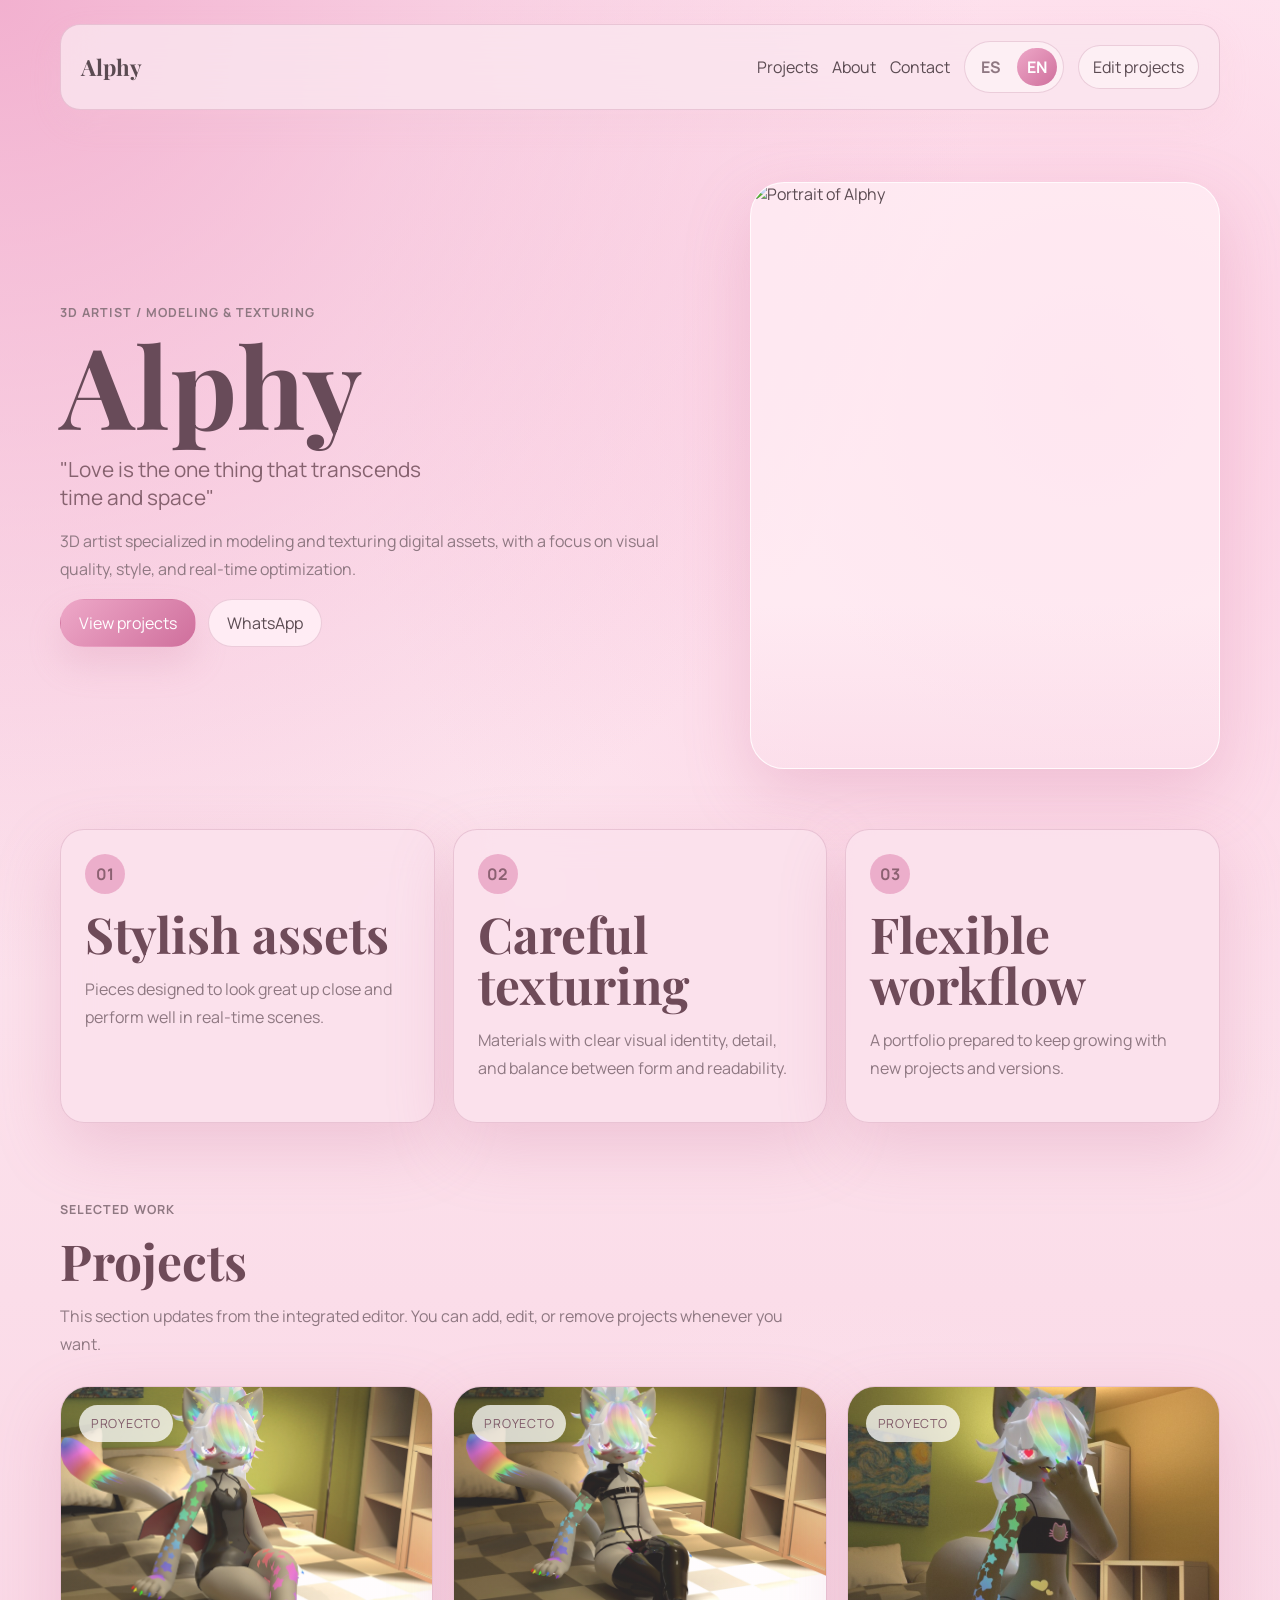
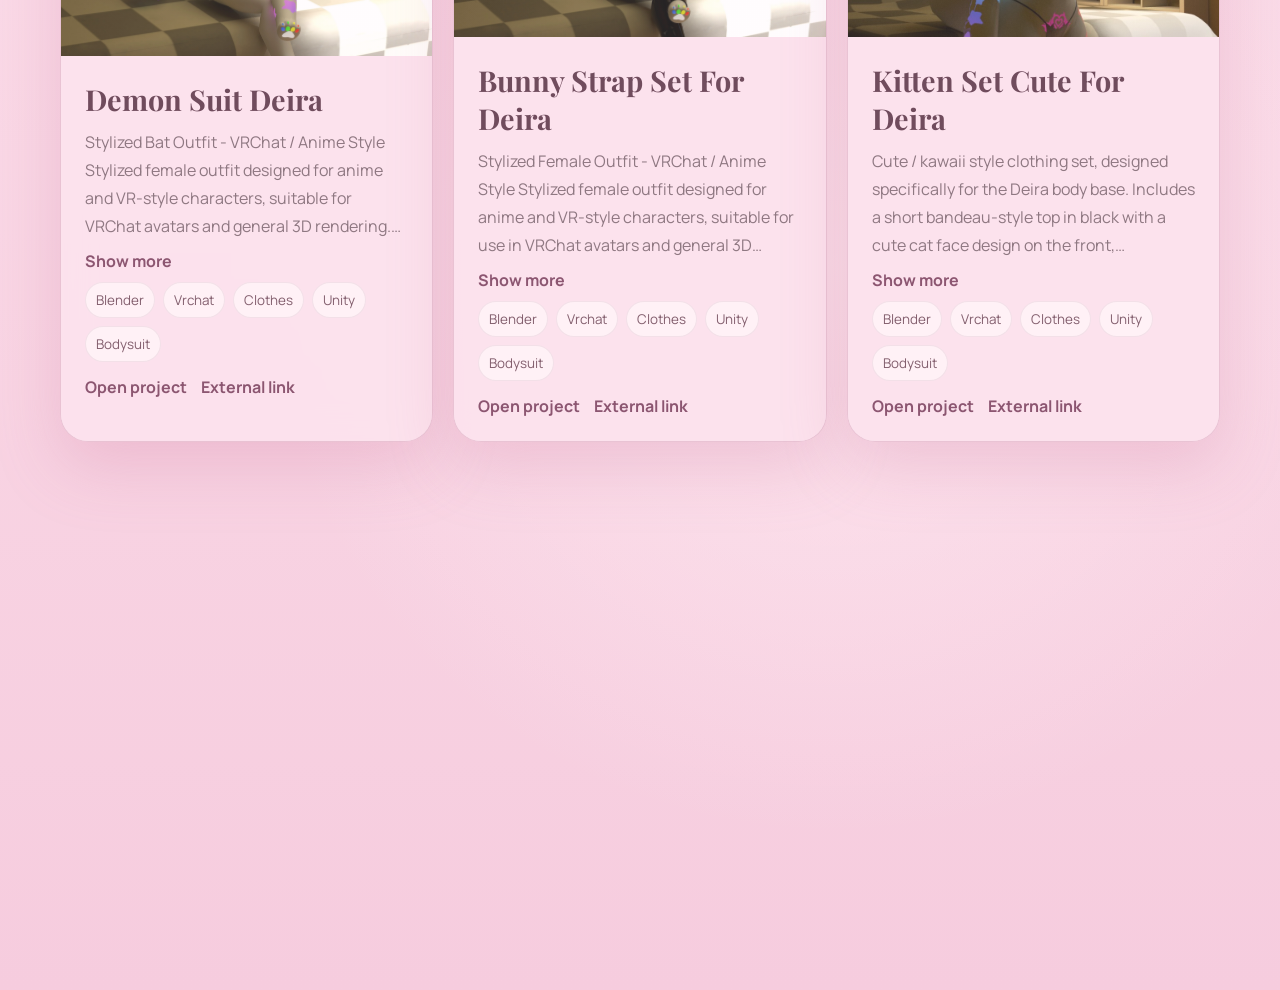
==== commit 85da76b1: "Add files via upload" ====
--- a/index.html
+++ b/index.html
@@ -68,10 +68,6 @@
                 alt="Portrait of Alphy"
               />
             </div>
-            <div class="floating-note">
-              <span data-i18n="hero.noteTop">Coquette digital mood</span>
-              <strong data-i18n="hero.noteBottom">Soft romantic portfolio</strong>
-            </div>
           </div>
         </section>
 
--- a/styles.css
+++ b/styles.css
@@ -250,28 +250,6 @@
   object-fit: cover;
 }
 
-.floating-note {
-  position: absolute;
-  top: 6%;
-  right: 8%;
-  display: grid;
-  gap: 4px;
-  padding: 14px 16px;
-  border-radius: 18px;
-  background: rgba(251, 221, 233, 0.88);
-  border: 1px solid rgba(255, 255, 255, 0.7);
-  box-shadow: 0 12px 32px rgba(229, 180, 201, 0.18);
-}
-
-.floating-note span {
-  font-size: 0.8rem;
-  color: var(--text-soft);
-}
-
-.floating-note strong {
-  color: #86586d;
-}
-
 .highlights {
   display: grid;
   grid-template-columns: repeat(3, minmax(0, 1fr));
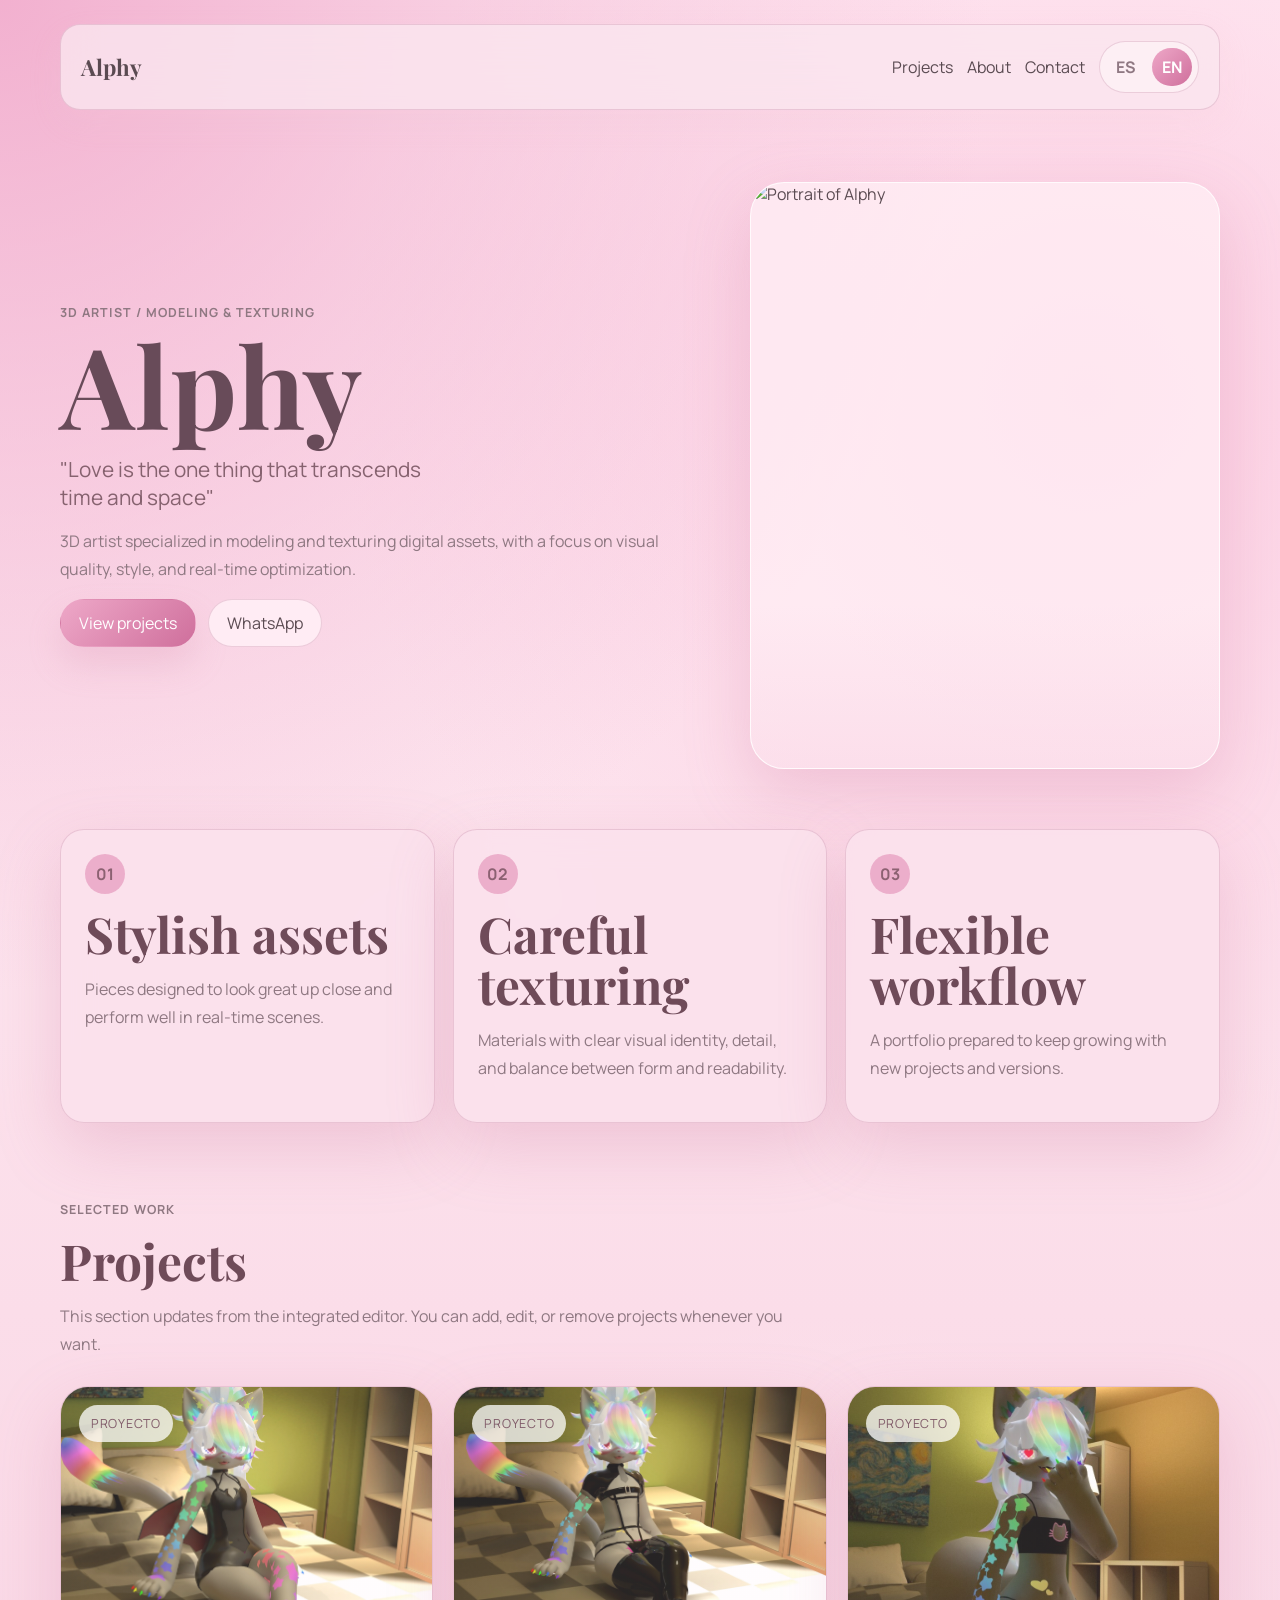
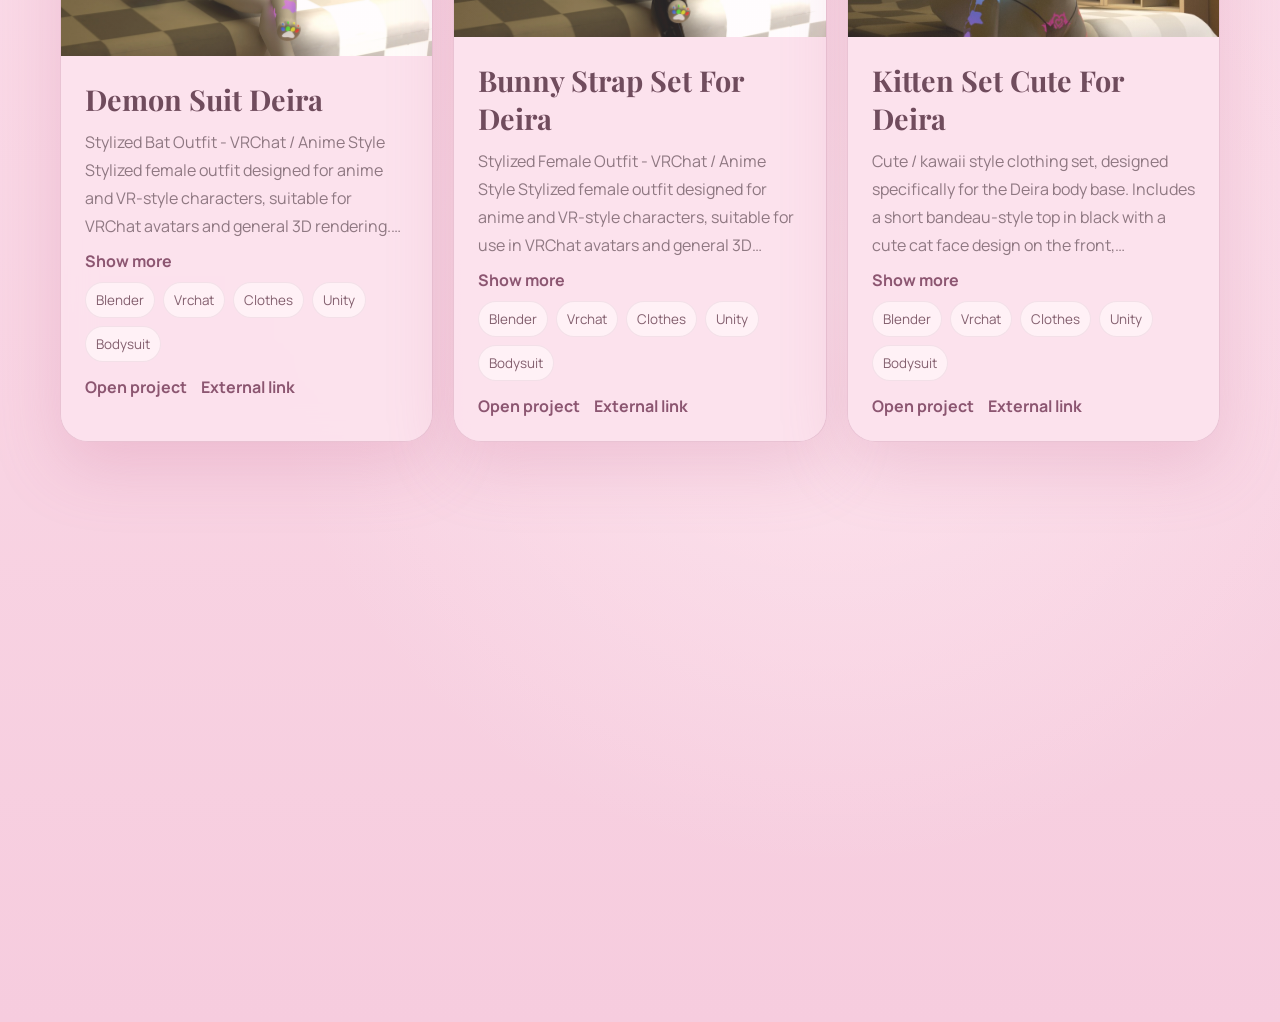
==== commit 110fa8c3: "Add files via upload" ====
--- a/index.html
+++ b/index.html
@@ -28,9 +28,6 @@
             <span data-lang-option="es">ES</span>
             <span data-lang-option="en">EN</span>
           </button>
-          <button class="nav-button" type="button" data-open-editor>
-            <span data-i18n="nav.edit">Editar proyectos</span>
-          </button>
         </nav>
       </header>
 
@@ -149,6 +146,9 @@
             <p class="contact-note" data-i18n="contact.note">
               Espanol principal, ingles basico para comunicacion simple.
             </p>
+            <button class="admin-link" type="button" id="admin-access">
+              Manage
+            </button>
           </article>
         </section>
       </main>
--- a/styles.css
+++ b/styles.css
@@ -539,6 +539,20 @@
   margin: 0;
 }
 
+.admin-link {
+  margin-top: 14px;
+  padding: 0;
+  border: 0;
+  background: transparent;
+  color: rgba(91, 75, 82, 0.42);
+  font-size: 0.78rem;
+  cursor: pointer;
+}
+
+.admin-link:hover {
+  color: rgba(91, 75, 82, 0.7);
+}
+
 .editor-drawer {
   position: fixed;
   inset: 0;
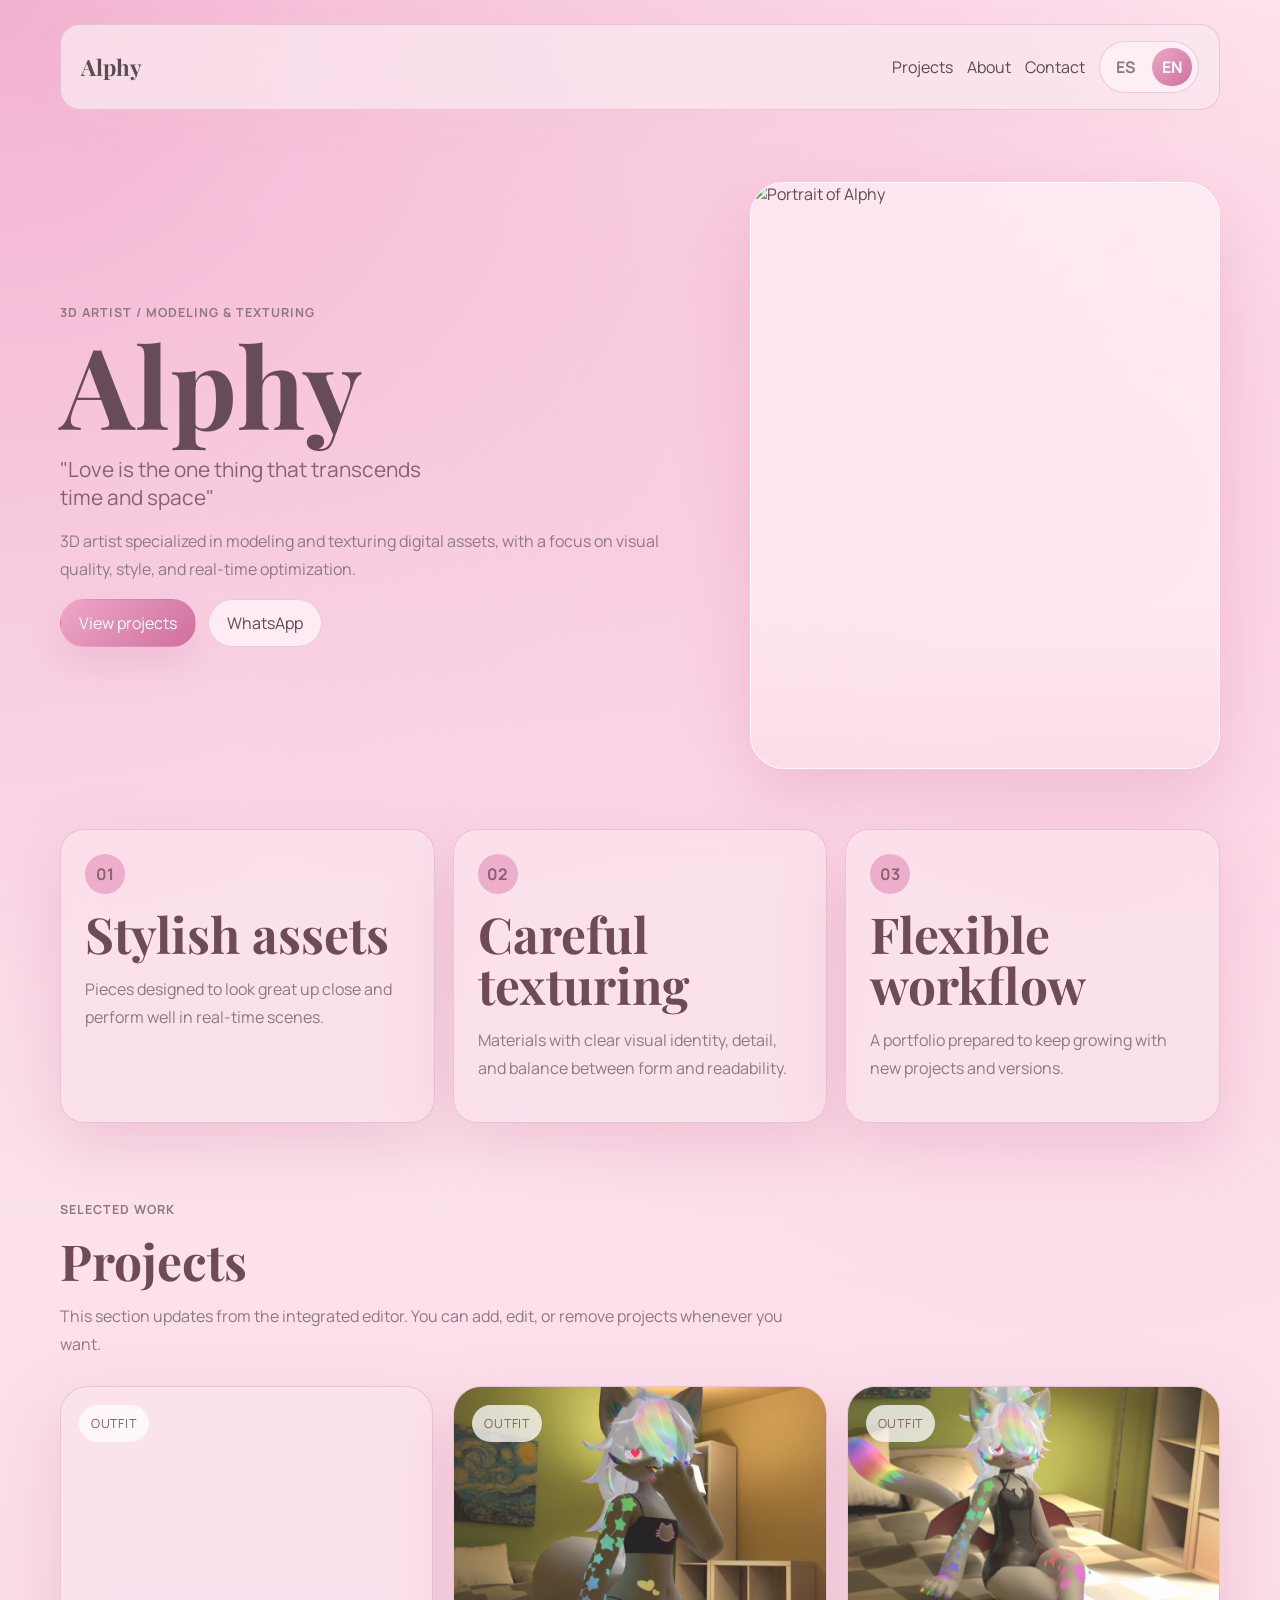
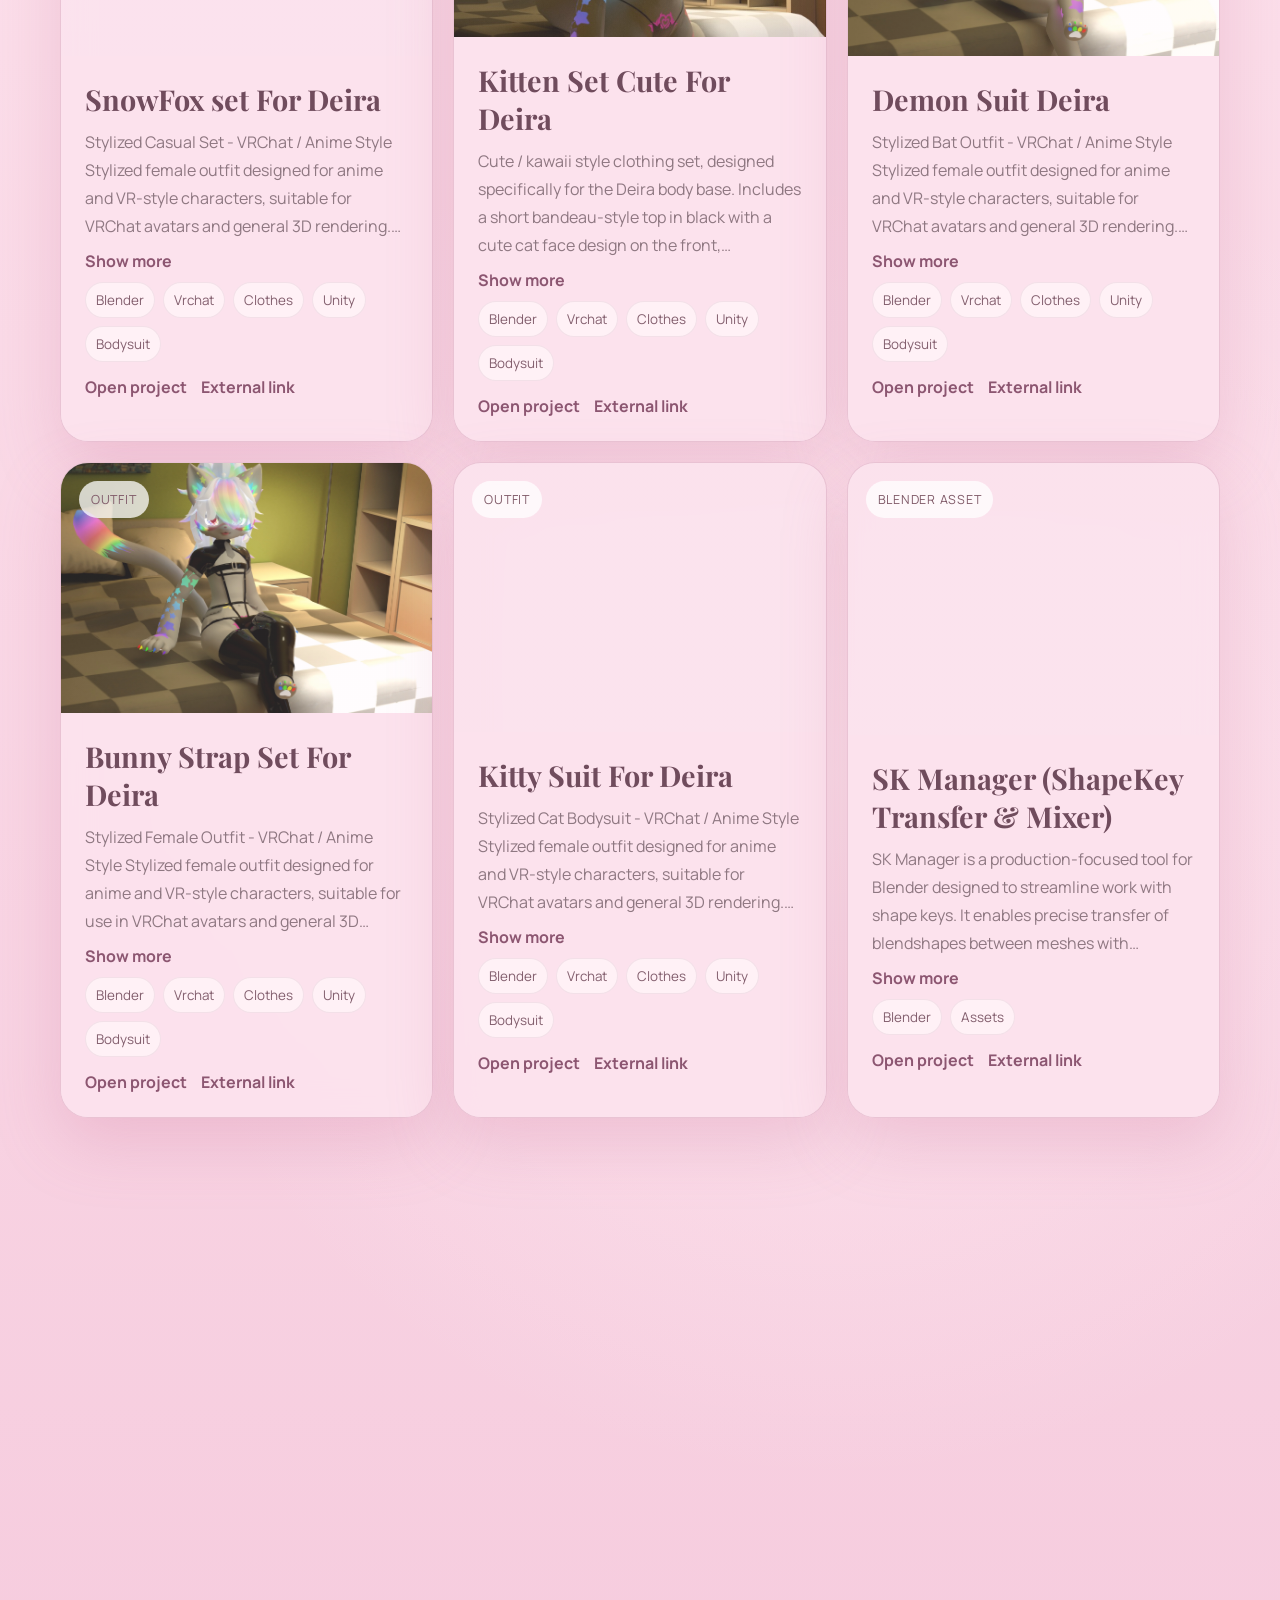
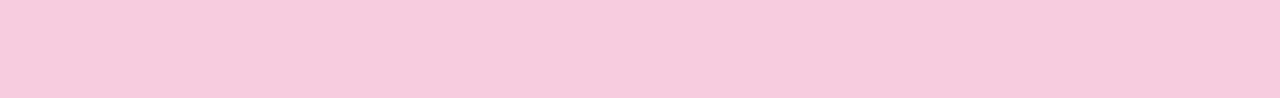
==== commit 709af551: "Update index.html" ====
--- a/index.html
+++ b/index.html
@@ -100,8 +100,7 @@
             <p class="eyebrow" data-i18n="projects.eyebrow">Selected Work</p>
             <h2 data-i18n="projects.title">Proyectos</h2>
             <p data-i18n="projects.body">
-              Esta seccion se actualiza desde el editor integrado. Puedes
-              agregar, editar o borrar proyectos cuando quieras.
+
             </p>
           </div>
           <div class="projects-grid" id="projects-grid"></div>
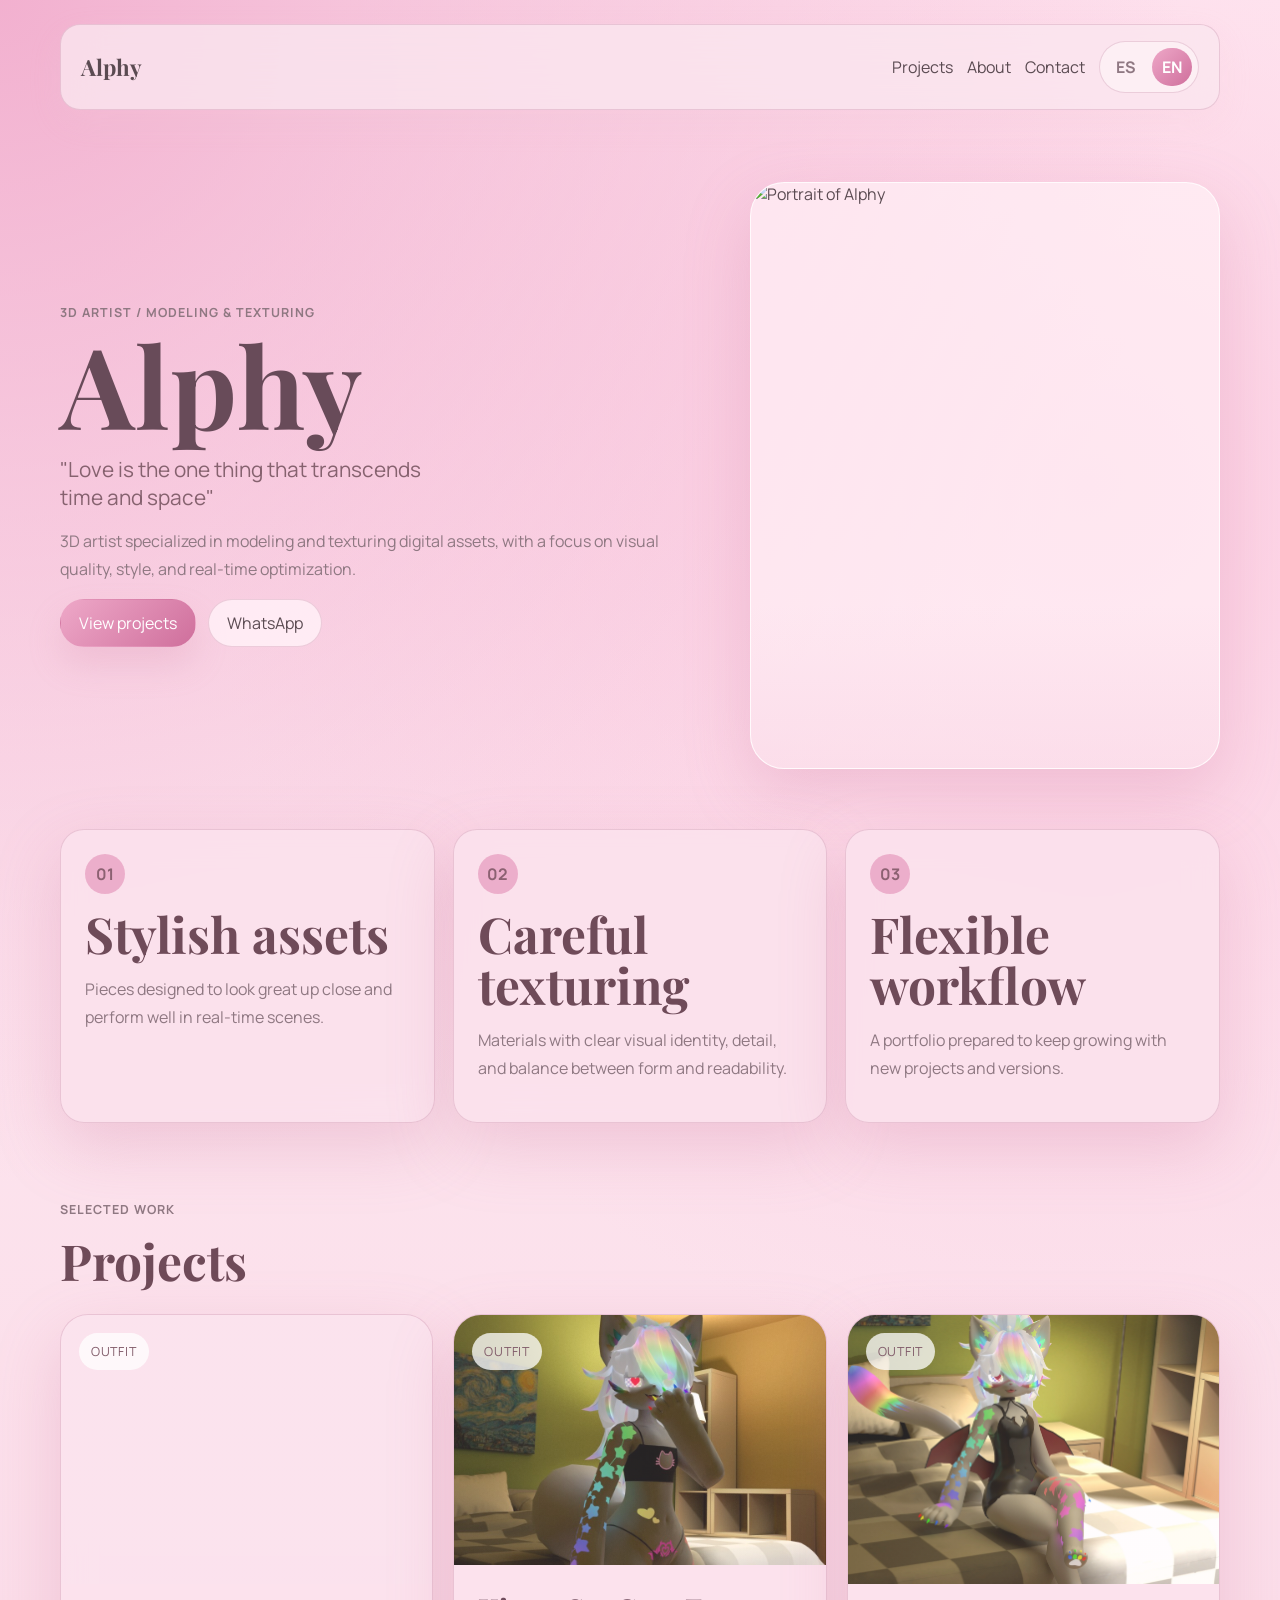
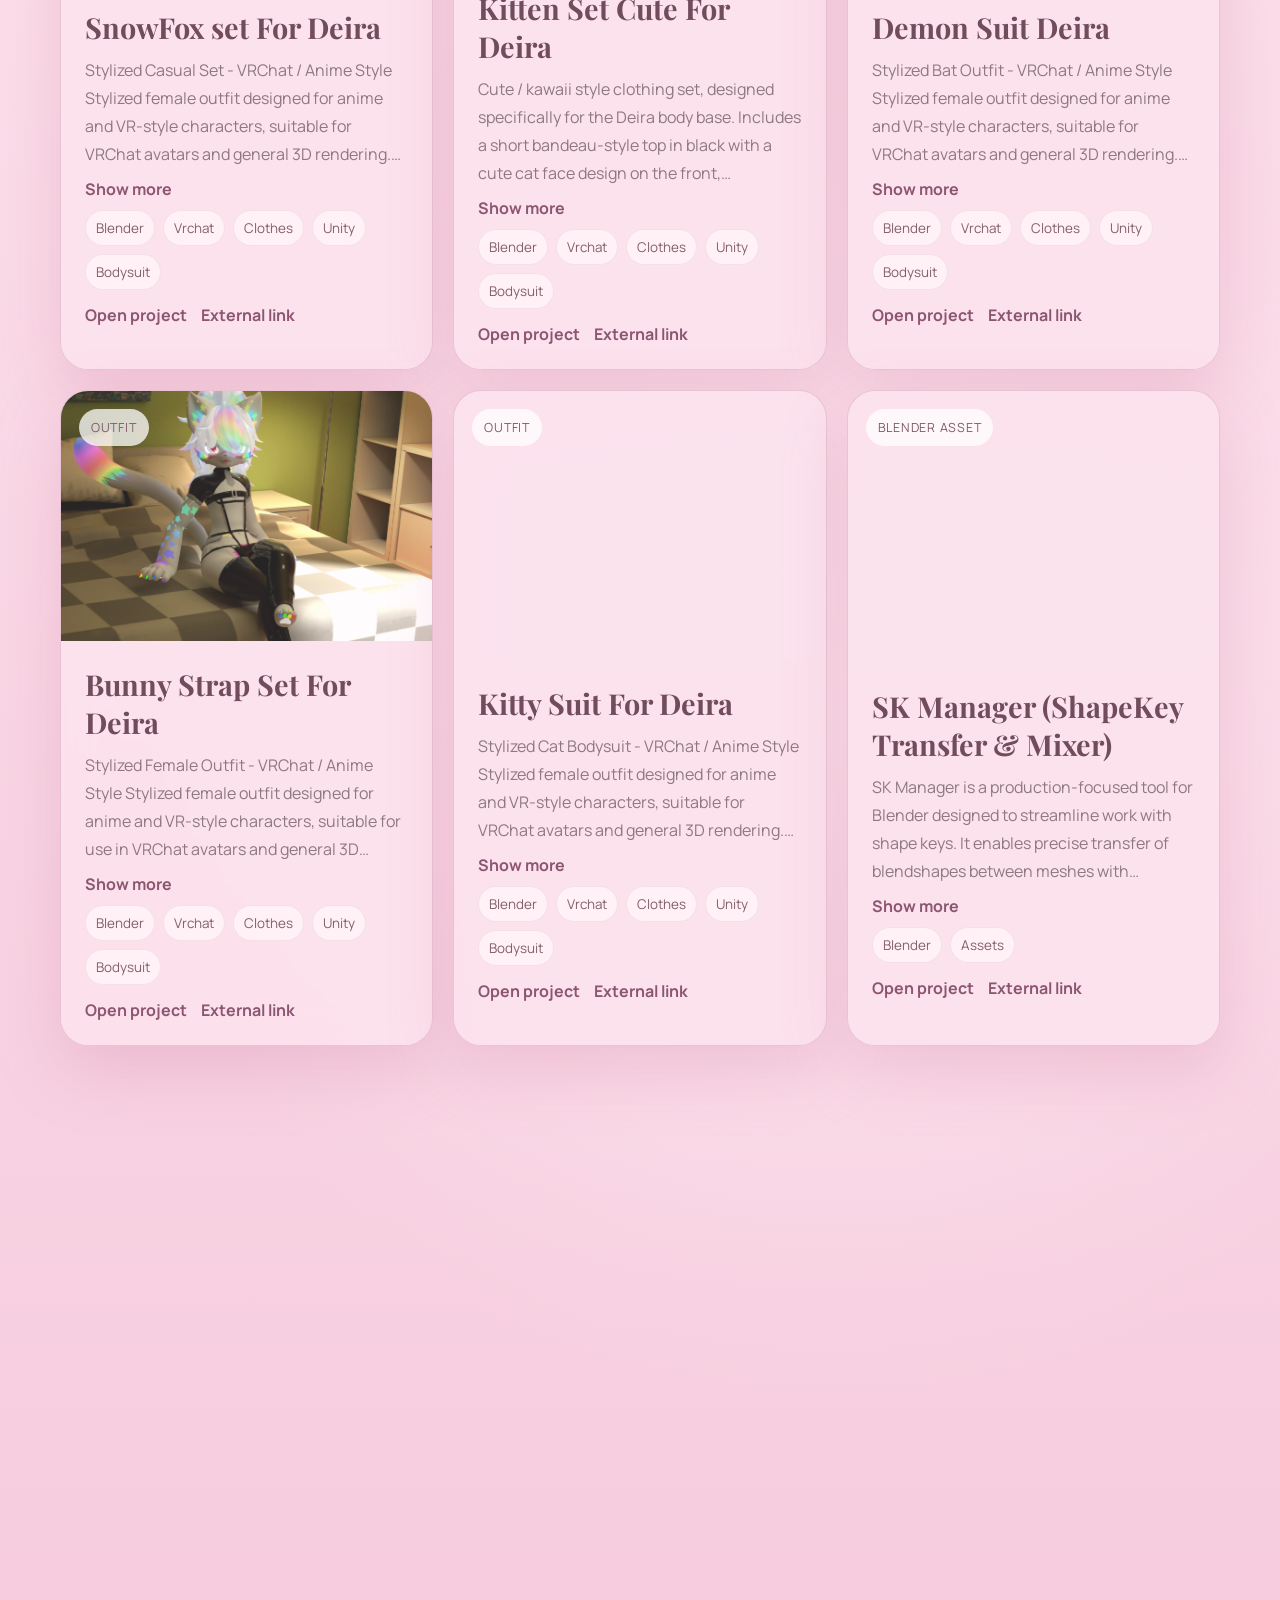
==== commit fbef3d2c: "Add files via upload" ====
--- a/index.html
+++ b/index.html
@@ -99,9 +99,6 @@
           <div class="section-heading reveal">
             <p class="eyebrow" data-i18n="projects.eyebrow">Selected Work</p>
             <h2 data-i18n="projects.title">Proyectos</h2>
-            <p data-i18n="projects.body">
-
-            </p>
           </div>
           <div class="projects-grid" id="projects-grid"></div>
         </section>
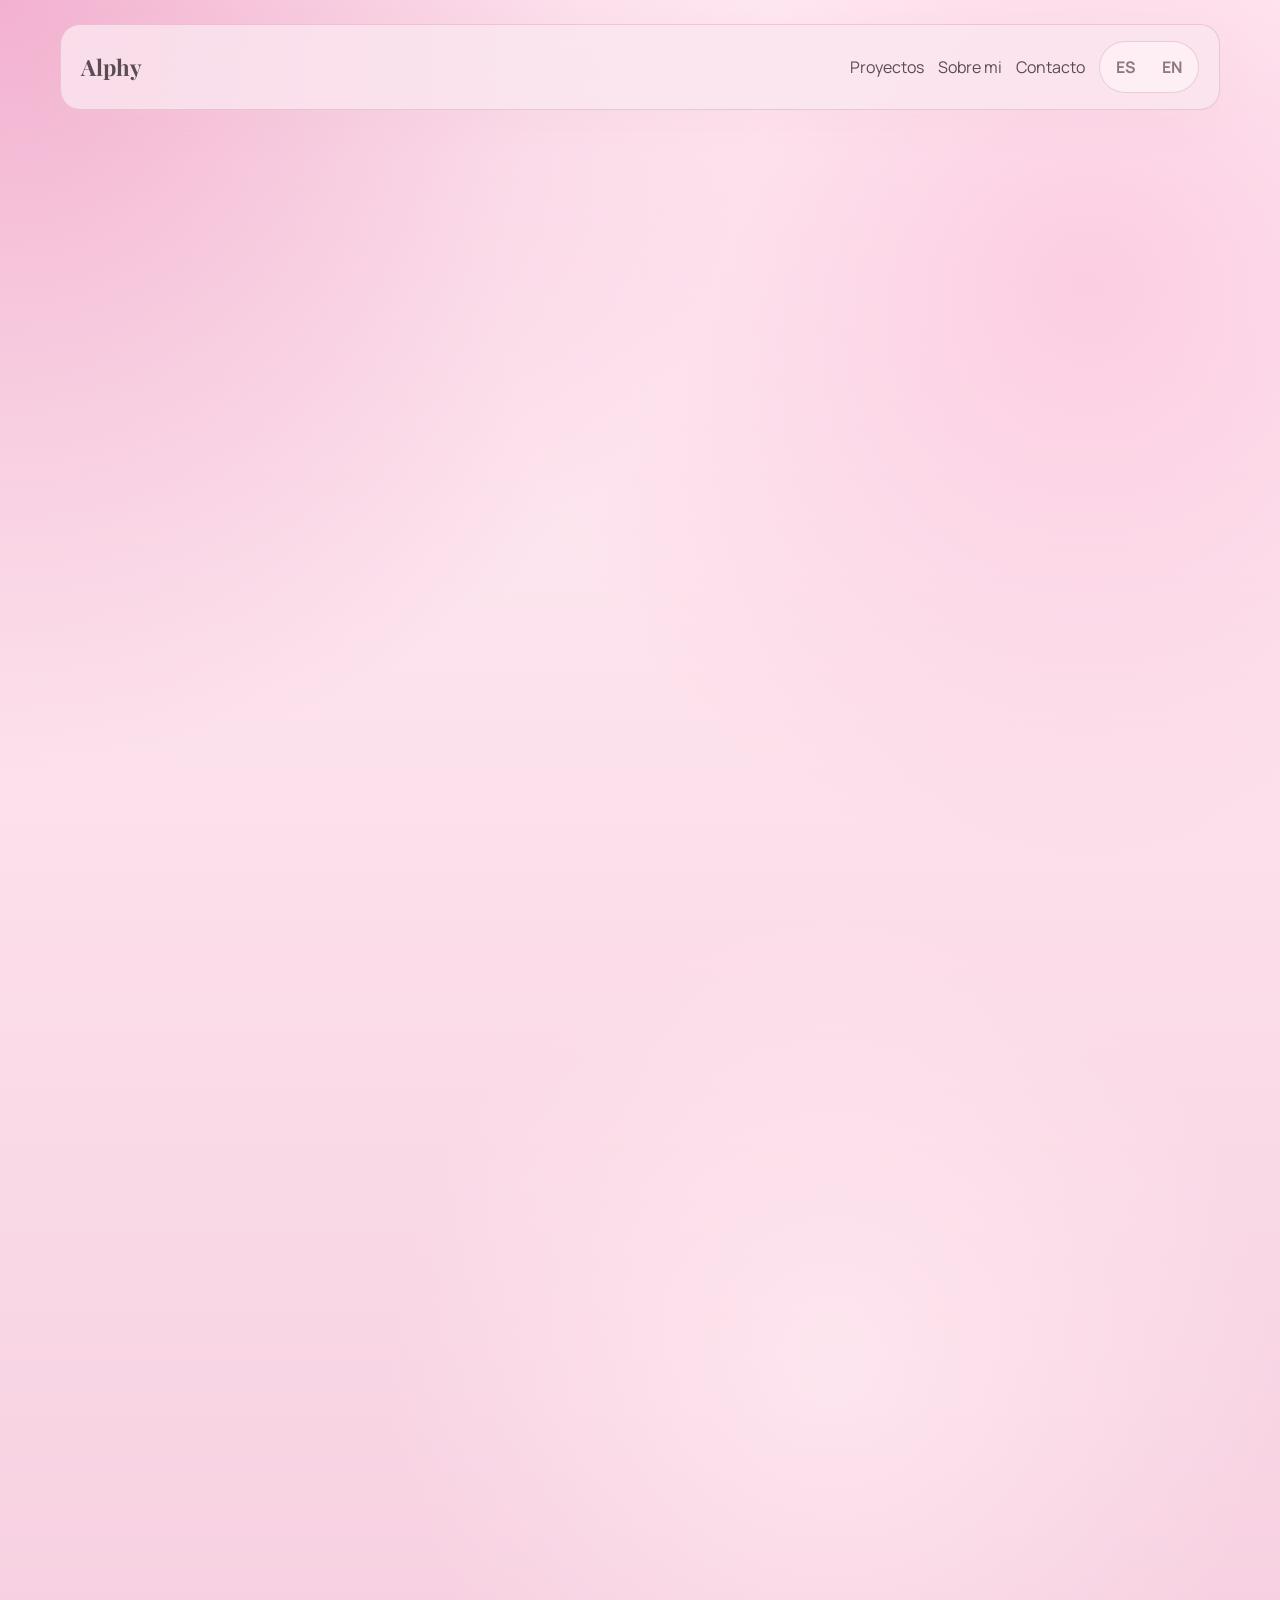
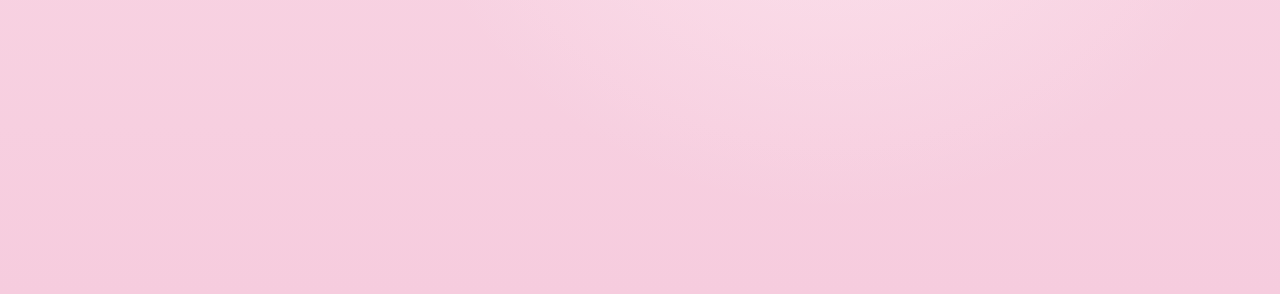
==== commit 51c7e7ea: "Add files via upload" ====
--- a/index.html
+++ b/index.html
@@ -197,10 +197,19 @@
             />
           </label>
           <label>
-            <span data-i18n="editor.link">Link</span>
-            <input
-              id="project-link"
-              name="link"
+            <span data-i18n="editor.gumroad">Gumroad</span>
+            <input
+              id="project-gumroad-link"
+              name="gumroadLink"
+              type="url"
+              placeholder="https://..."
+            />
+          </label>
+          <label>
+            <span data-i18n="editor.booth">Booth</span>
+            <input
+              id="project-booth-link"
+              name="boothLink"
               type="url"
               placeholder="https://..."
             />
@@ -272,8 +281,17 @@
           <div class="project-tags"></div>
           <div class="project-links">
             <a class="project-link project-open" href="#">Open project</a>
-            <a class="project-link project-external" target="_blank" rel="noreferrer">
-              External link
+            <a class="project-link project-gumroad" target="_blank" rel="noreferrer">
+              <span class="store-mark store-mark-gumroad" aria-hidden="true">
+                <img src="./images/brand/gumroad.svg" alt="" />
+              </span>
+              <span>Gumroad</span>
+            </a>
+            <a class="project-link project-booth" target="_blank" rel="noreferrer">
+              <span class="store-mark store-mark-booth" aria-hidden="true">
+                <img src="./images/brand/booth.svg" alt="" />
+              </span>
+              <span>Booth</span>
             </a>
           </div>
         </div>
--- a/styles.css
+++ b/styles.css
@@ -398,12 +398,44 @@
   margin-top: 4px;
   color: #8c5671;
   font-weight: 700;
+  display: inline-flex;
+  align-items: center;
+  gap: 8px;
 }
 
 .project-links {
   display: flex;
   flex-wrap: wrap;
   gap: 14px;
+}
+
+.store-mark {
+  display: inline-flex;
+  align-items: center;
+  justify-content: center;
+  width: 22px;
+  height: 22px;
+  border-radius: 999px;
+  font-size: 0.72rem;
+  font-weight: 800;
+  line-height: 1;
+  overflow: hidden;
+}
+
+.store-mark img {
+  width: 14px;
+  height: 14px;
+  display: block;
+}
+
+.store-mark-gumroad {
+  background: linear-gradient(135deg, #ff8a5b, #ff4d8d);
+  color: #ffffff;
+}
+
+.store-mark-booth {
+  background: linear-gradient(135deg, #5c85ff, #7a5cff);
+  color: #ffffff;
 }
 
 .project-description,
